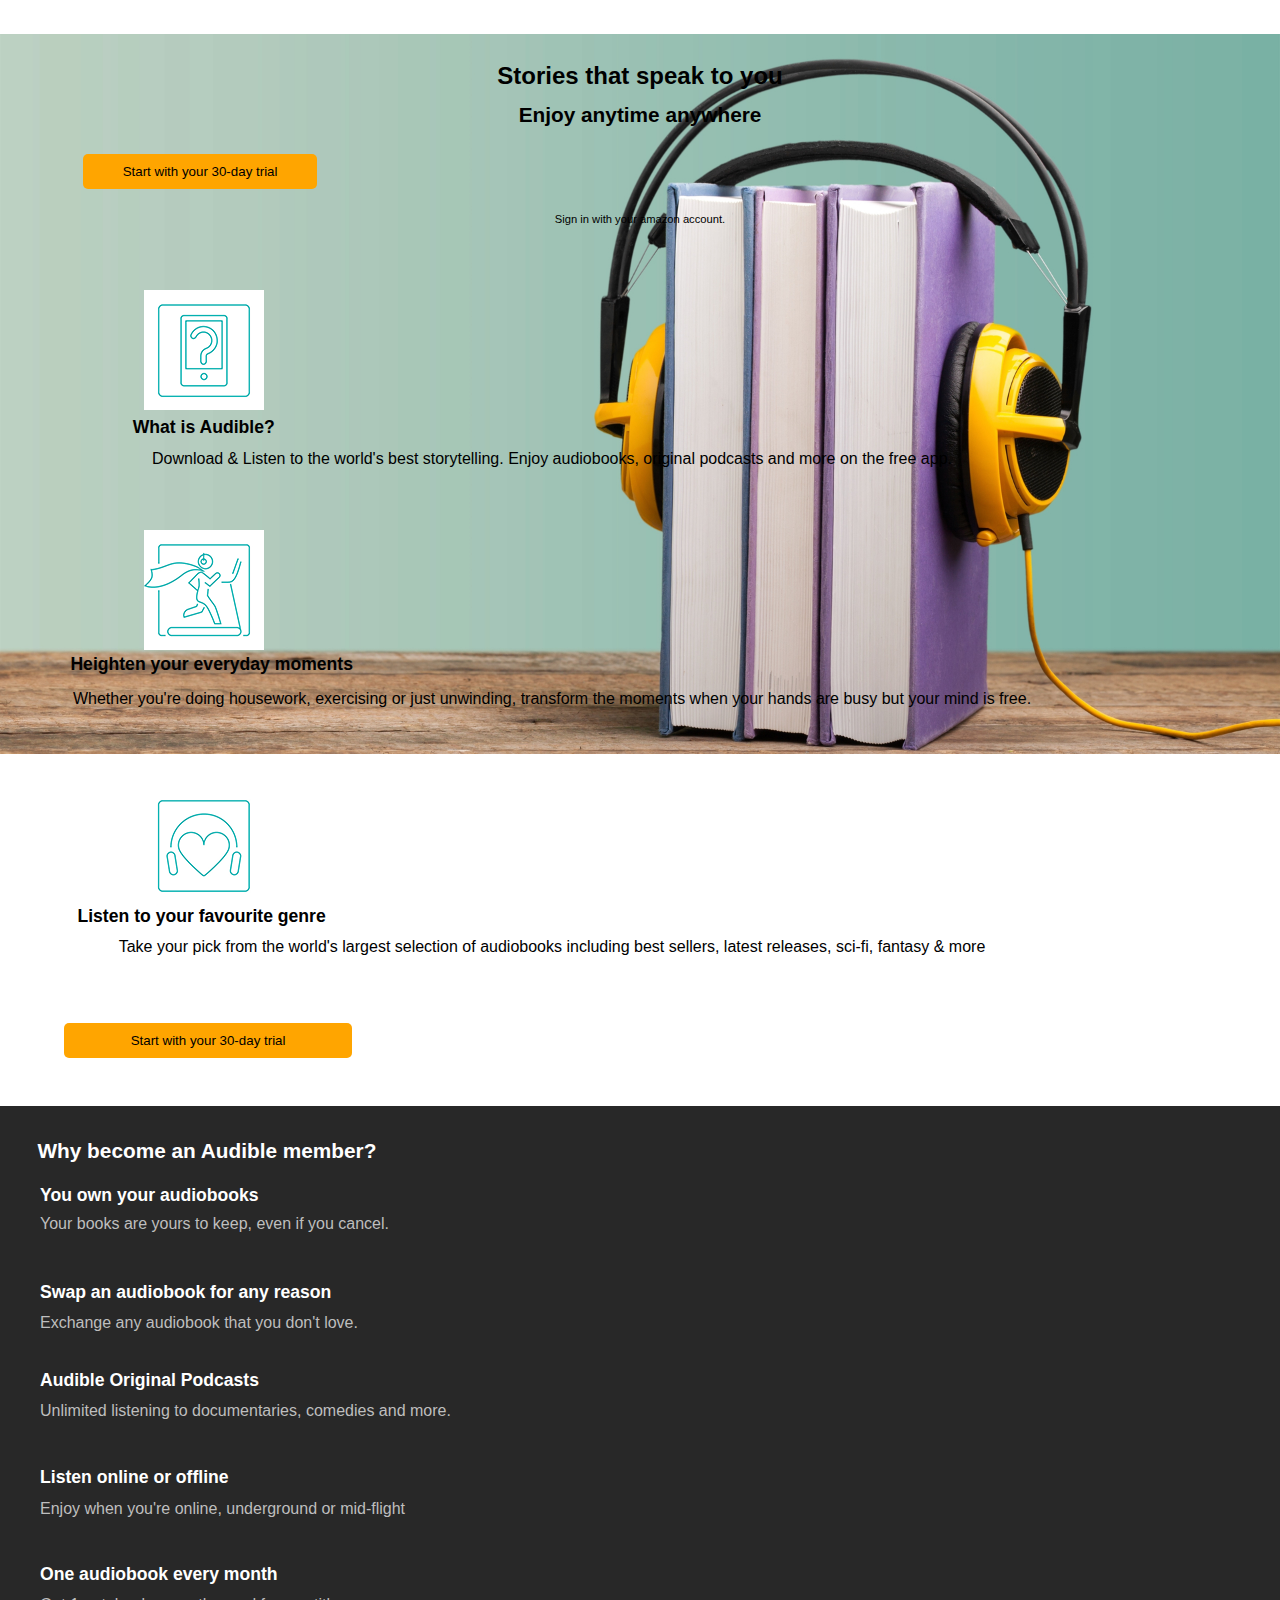
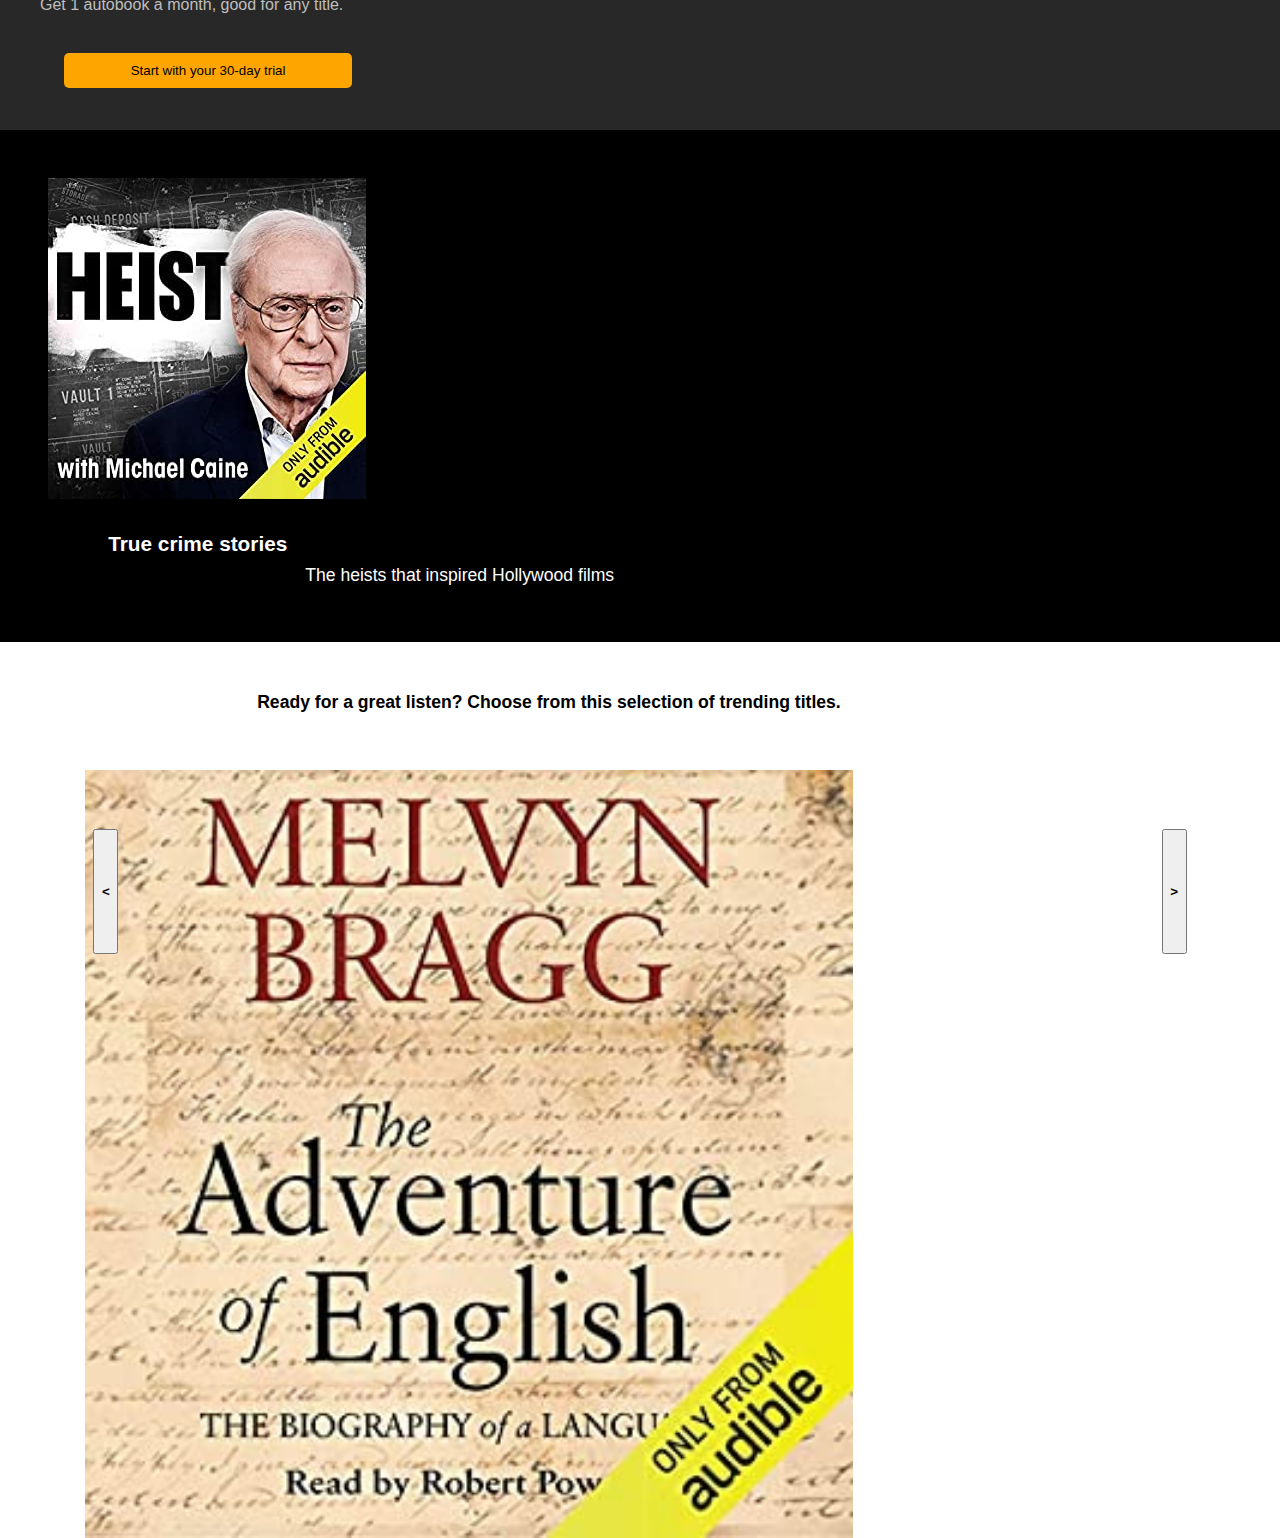
==== index.html @ f9444efc "Add files via upload" ====
<!doctype html>
<html lang="nl">
	
<head>
	<meta charset="UTF-8">
	<meta name="author" content="jouw naam">
	<meta name="viewport" content="width=device-width, initial-scale=1">
	
	<title>Audible</title>
	
	<link href="styles/style.css" rel="stylesheet">
</head>
<header>
	<img class="menu" src="">
</header>
<main>
	<section>
	<img src="images/begin.jpg" class= "begin">
		<h1>Stories that speak to you</h1>
		<h2>Enjoy anytime anywhere</h2>
		<button class="trial">Start with your 30-day trial</button>
		<p>Sign in with your amazon account.</p>
	</section>

	<section>
		<ul>
			<li id="what">
				<img src="images/what.png">
		<h3>What is Audible?</h3>
		<p>Download & Listen to the world's best storytelling. Enjoy audiobooks, original podcasts and more on the free app.</p>
			</li>
			<li id="height">
				<img src="images/height.png">
		<h3>Heighten your everyday moments</h3>
		<p>Whether you're doing housework, exercising or just unwinding, transform the moments when your hands are busy but your mind is free.</p>
			</li>
			<li id="favourite">
				<img src="images/favourite.png">
		<h3>Listen to your favourite genre</h3>
		<p>Take your pick from the world's largest selection of audiobooks including best sellers, latest releases, sci-fi, fantasy & more</p>
			</li>
		</ul>
		<button class="trial">Start with your 30-day trial</button>
	</section>

	<section>
		<h2>Why become an Audible member?</h2>
		<ul>
			<li id="own">
				<h3>You own your audiobooks</h3>
				<p>Your books are yours to keep, even if you cancel.</p>
			</li>
			
			<li id="swap">
				<h3>Swap an audiobook for any reason</h3>
				<p>Exchange any audiobook that you don't love.</p>
			</li>


			<li id="podcasts">
				<h3>Audible Original Podcasts</h3>
				<p>Unlimited listening to documentaries, comedies and more.</p>
			</li>

			<li id="online">
				<h3>Listen online or offline</h3>
				<p>Enjoy when you're online, underground or mid-flight</p>
			</li>
			<li id="month">
				<h3>One audiobook every month</h3>
				<p>Get 1 autobook a month, good for any title.</p>
			</li>
		</ul>
		<button class="trial">Start with your 30-day trial</button>
	</section>

	<section>
		<img src="images/heist.jpg">
		<h2>True crime stories</h2>
		<h3>The heists that inspired Hollywood films</h3>
	</section>

	<section>
		<h3>Ready for a great listen? Choose from this selection of trending titles.</h3>
		<img src="images/book1.jpg">
		<button id="left"><</button>
		<button id="right">></button>
	</section> 


</main>
<body>
	<script src="scripts/script.js"></script>
</body>
	
</html>
---- styles/style.css ----
/* CSS Document */
*, *::after, *::before {
  box-sizing:border-box;  
}

body {
	margin:0;
	padding:0;
	font-family: helvetica;
}

/*tekst---------------------------------------*/
h1 {
	font-size:1.5em;
	color:black;
}

h2 {
	font-size:1.3em;
	color:black;
}

h3 {
	font-size:1.1em;
	font-weight: bold;
}

.price {
	font-size:1em;
	color:black;
}

/*section---------------------------------------*/
section:nth-of-type(1) {
position: relative;
}

section:nth-of-type(1) img {
width:100%;
position: absolute;
}

section:nth-of-type(1) h1 {
position: absolute;
top:0.5em;
text-align:center;
left: 1em;
right: 1em;
}

section:nth-of-type(1) h2 {
position: absolute;
top:2.5em;
text-align:center;
left: 1em;
right: 1em;
}

section:nth-of-type(1) button {
position: absolute;
left:6.2em;
top:9em;
background-color:orange;
padding:0.75em 3em;
border:0px;
border-radius: 5px;
}

section:nth-of-type(1) p {
position: absolute;
top:15em;
text-align: center;
left: 1em;
right: 1em;
font-size:0.7em;
}

section:nth-of-type(2) {
position: relative;
top:16em;
}

section:nth-of-type(2) ul {
list-style: none;
}

section:nth-of-type(2) h3 {
text-align: center;
position: absolute;
left:2.4em;
}

#what img {
	position: absolute;
	left:9em;
}

#what h3 {
	position: absolute;
	top: 6.2em;
	text-align: center;
	left: 7.54em;
}

#what p {
	position: absolute;
	top:9em;
	text-align: center;
	left: 2.5em;
}

#height img {
	position: absolute;
	left:9em;
	top:15em;
}

#height h3 {
	position: absolute;
	top: 19.7em;
	text-align: center;
	left: 4em;
}

#height p {
	position: absolute;
	top:24em;
	text-align: center;
	left: 2.5em;
}

#favourite img {
	position: absolute;
	left:9em;
	top:31em;
}

#favourite h3 {
	position: absolute;
	top: 34em;
	text-align: center;
	left: 4.4em;
}

#favourite p {
	position: absolute;
	top:39.5em;
	text-align: center;
	left: 2.5em;
}


section:nth-of-type(2) p {
width: 80%;
}

section:nth-of-type(2) button {
position: absolute;
left:4.8em;
top:55em;
background-color:orange;
padding:0.75em 5em;
border:0px;
border-radius: 5px;
}

section:nth-of-type(3) h2  {
color: white;
position: absolute;
left: 1.8em;
}

section:nth-of-type(3)  {
position: relative;
top:67em;
background-color: #282828;
padding-top: 1em;
padding-bottom: 37em;
}

section:nth-of-type(3) h3  {
color:white;
}

section:nth-of-type(3) p  {
color: #BEBEBE;
}

section:nth-of-type(3) li  {
list-style-type: none;
}

#own h3 {
	position: absolute;
	top:3.5em;
}

#own p {
	position: absolute;
	top:5.8em;
	width: 80%;
}

#swap h3 {
	position: absolute;
	top:9em;
}

#swap p {
	position: absolute;
	top:12em;
	width: 80%;
}

#podcasts h3 {
	position: absolute;
	top:14em;
}

#podcasts p {
	position: absolute;
	top:17.5em;
	width: 80%;
}

#online h3 {
	position: absolute;
	top:19.5em;
}

#online p {
	position: absolute;
	top:23.6em;
	width: 80%;
}

#month h3 {
	position: absolute;
	top:25em;
}

#month p {
	position: absolute;
	top:29.6em;
	width: 80%;
}

section:nth-of-type(3) button {
position: absolute;
left:4.8em;
top:41em;
background-color:orange;
padding:0.75em 5em;
border:0px;
border-radius: 5px;
}

section:nth-of-type(4)  {
position: relative;
top:67em;
background-color: black;
padding-top:2em;
padding-bottom: 30em;
}

section:nth-of-type(4) h2 {
position: absolute;
color:white;
left: 5.2em;
top:18.5em;
}

section:nth-of-type(4) h3 {
position: absolute;
color:white;
left: 4.3em;
top:23.7em;
width:60%;
text-align: center;
font-weight: lighter;
}

section:nth-of-type(4) img {
position: absolute;
top:3em;
left:3em;
}

section:nth-of-type(5)  {
position: relative;
padding-top:2em;
padding-bottom: 30em;
top:67em;
}

section:nth-of-type(5) h3 {
position:absolute;
left:2.1em;
width:80%;
text-align: center;
}

section:nth-of-type(5) img {
position: absolute;
top:8em;
left:5.30em;
width: 60%;
}

#left {
	position: absolute;
padding:4em 0.5em;
top:14em;
left:7em;
font-weight: bold;
}

#right {
	position: absolute;
padding:4em 0.5em;
top:14em;
right:7em;
font-weight: bold;
}
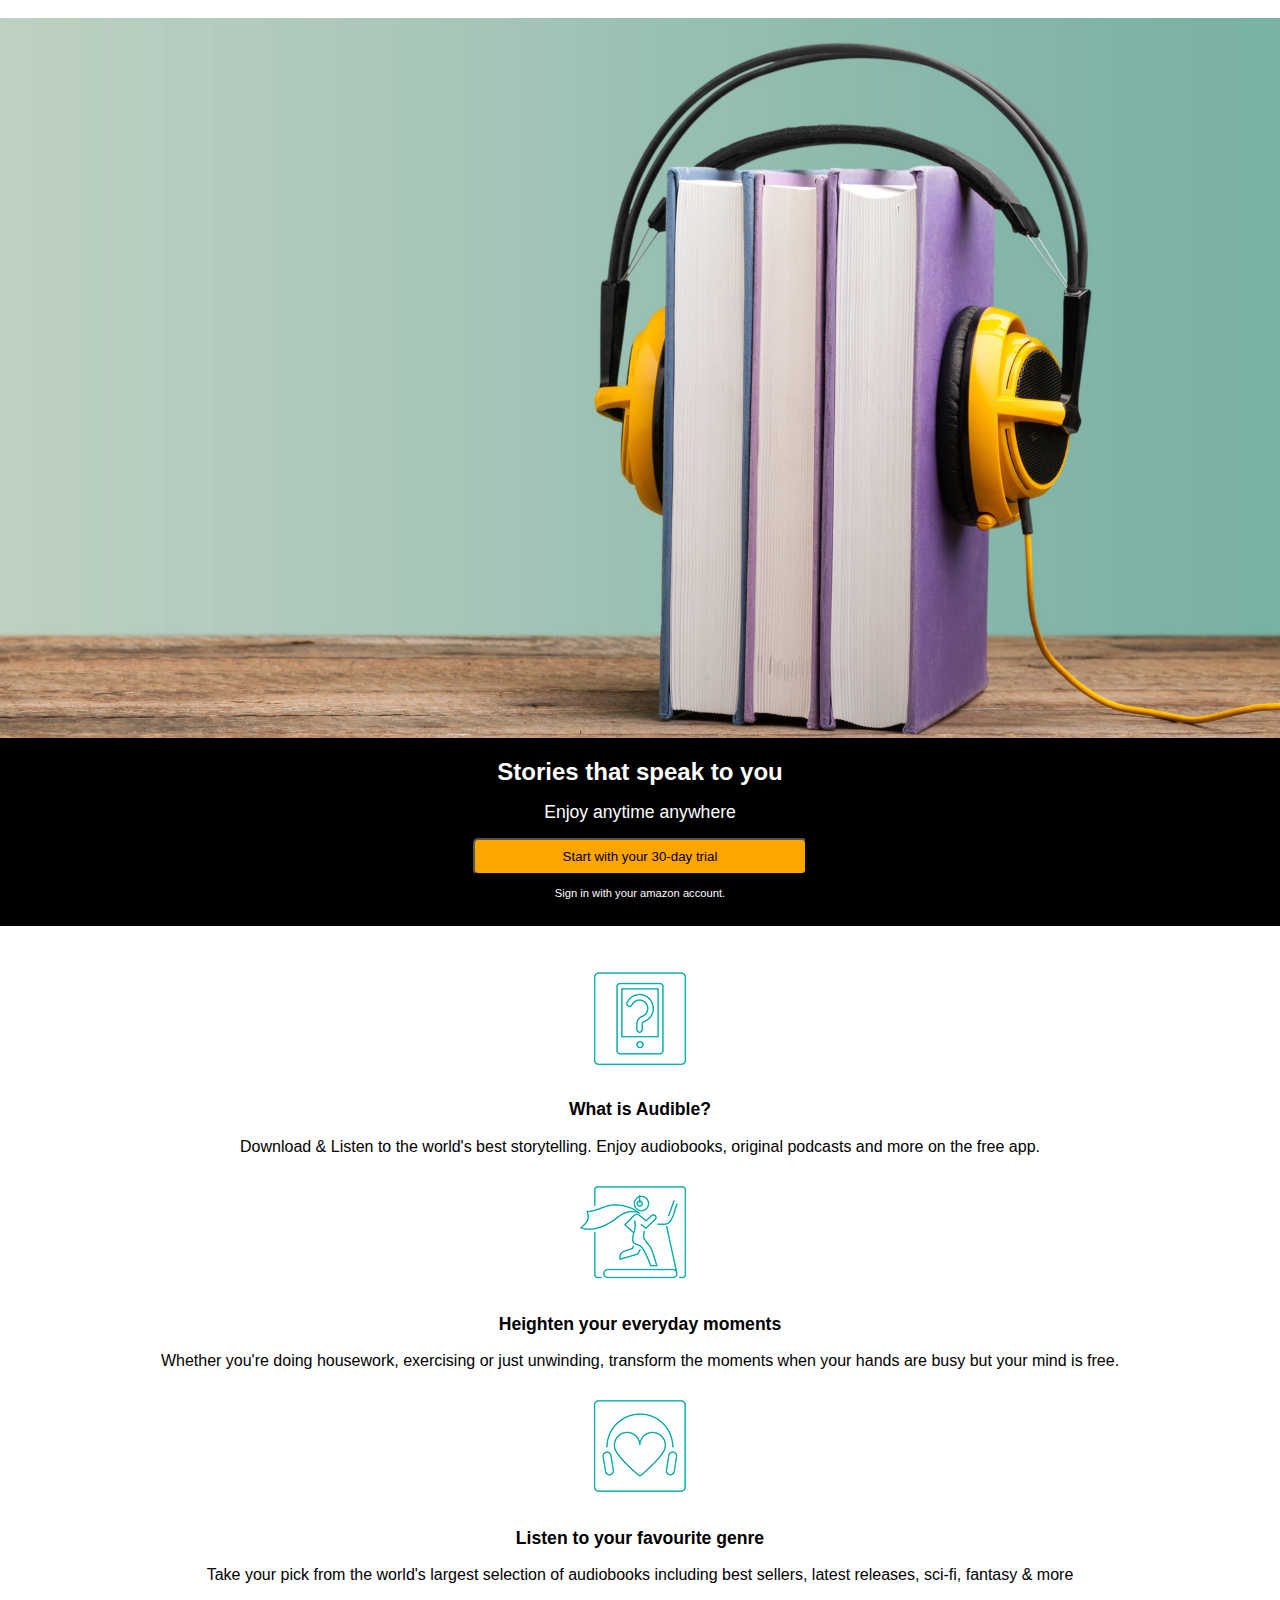
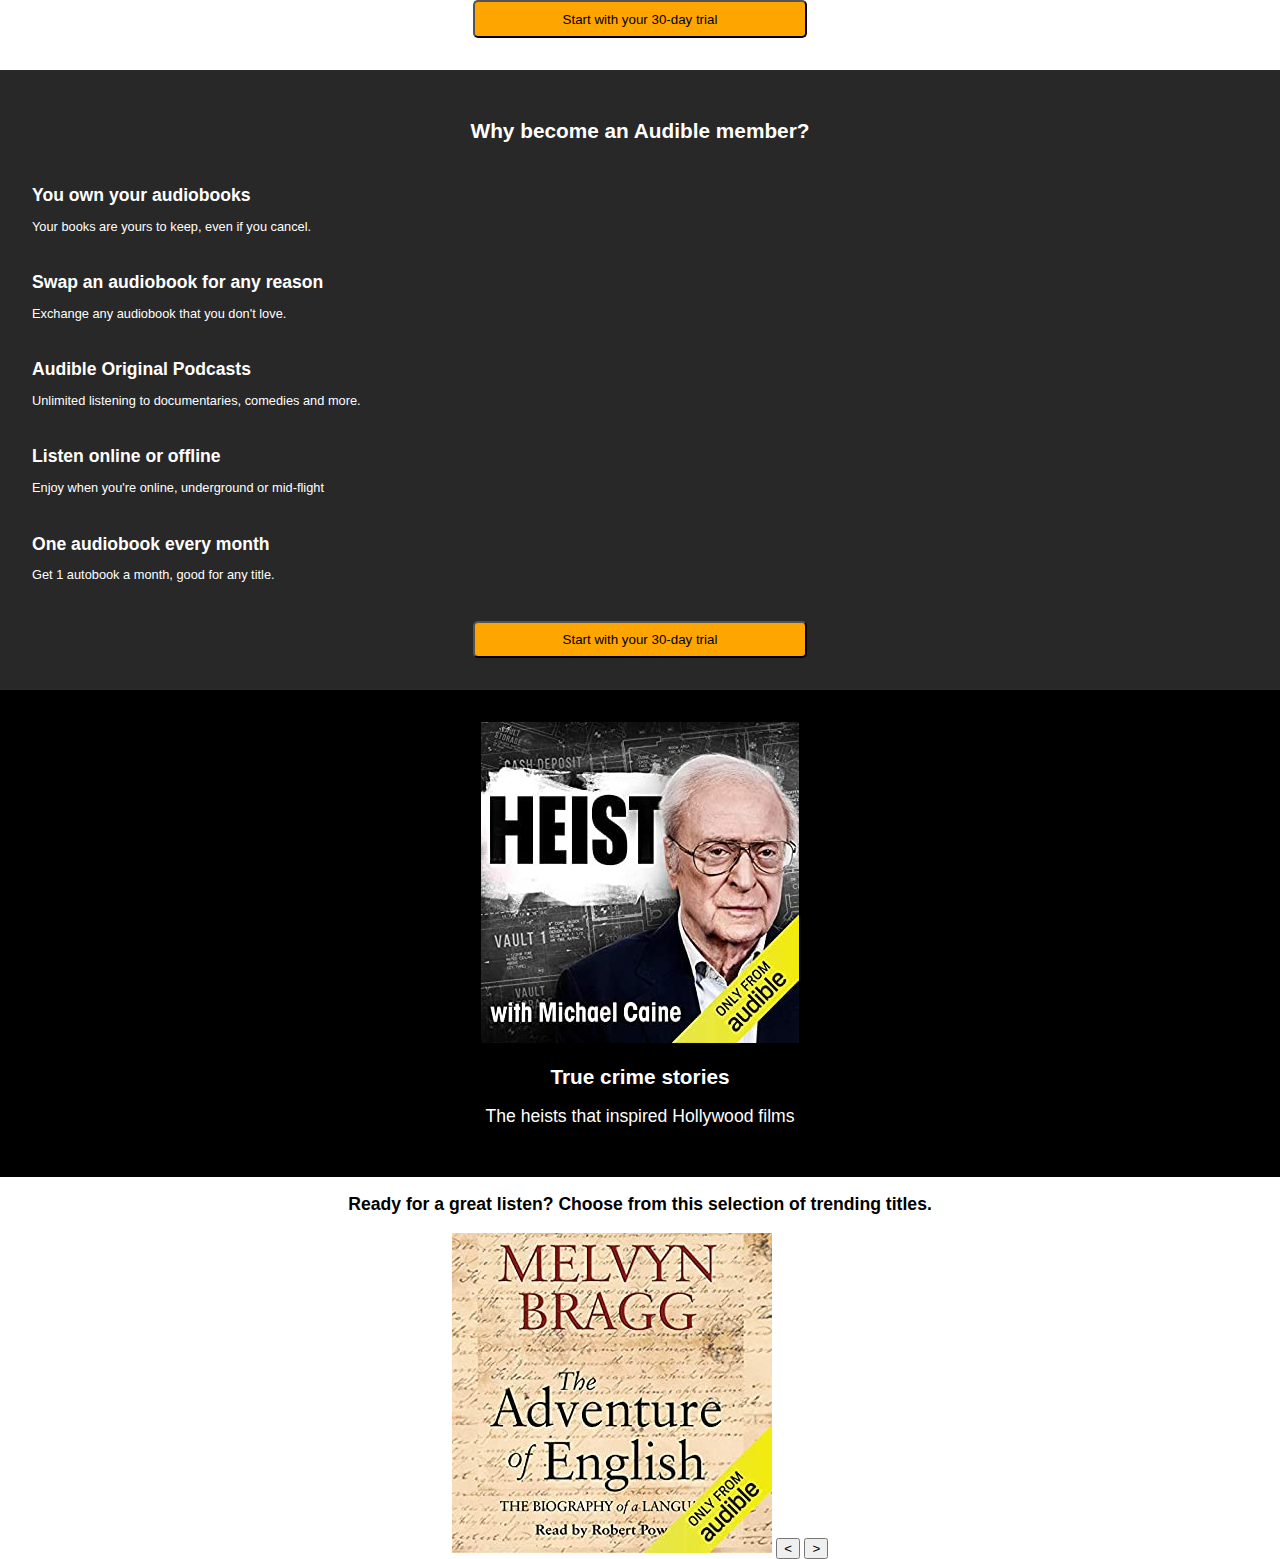
==== commit 62bc14ff: "Add files via upload" ====
--- a/index.html
+++ b/index.html
@@ -22,57 +22,54 @@
 		<p>Sign in with your amazon account.</p>
 	</section>
 
+
 	<section>
-		<ul>
-			<li id="what">
+		<div>
 				<img src="images/what.png">
 		<h3>What is Audible?</h3>
 		<p>Download & Listen to the world's best storytelling. Enjoy audiobooks, original podcasts and more on the free app.</p>
-			</li>
-			<li id="height">
+			</div>
+
+		<div>
 				<img src="images/height.png">
 		<h3>Heighten your everyday moments</h3>
 		<p>Whether you're doing housework, exercising or just unwinding, transform the moments when your hands are busy but your mind is free.</p>
-			</li>
-			<li id="favourite">
+		</div>
+		<div>
 				<img src="images/favourite.png">
 		<h3>Listen to your favourite genre</h3>
 		<p>Take your pick from the world's largest selection of audiobooks including best sellers, latest releases, sci-fi, fantasy & more</p>
-			</li>
-		</ul>
+			</div>
 		<button class="trial">Start with your 30-day trial</button>
 	</section>
 
+
+
 	<section>
 		<h2>Why become an Audible member?</h2>
-		<ul>
-			<li id="own">
-				<h3>You own your audiobooks</h3>
+		<div>
+			<h3>You own your audiobooks</h3>
 				<p>Your books are yours to keep, even if you cancel.</p>
-			</li>
-			
-			<li id="swap">
-				<h3>Swap an audiobook for any reason</h3>
+		</div>
+		<div>
+			<h3>Swap an audiobook for any reason</h3>
 				<p>Exchange any audiobook that you don't love.</p>
-			</li>
-
-
-			<li id="podcasts">
-				<h3>Audible Original Podcasts</h3>
+		</div>
+		<div>
+			<h3>Audible Original Podcasts</h3>
 				<p>Unlimited listening to documentaries, comedies and more.</p>
-			</li>
-
-			<li id="online">
-				<h3>Listen online or offline</h3>
+		</div>
+		<div>
+			<h3>Listen online or offline</h3>
 				<p>Enjoy when you're online, underground or mid-flight</p>
-			</li>
-			<li id="month">
-				<h3>One audiobook every month</h3>
+		</div>
+		<div>
+			<h3>One audiobook every month</h3>
 				<p>Get 1 autobook a month, good for any title.</p>
-			</li>
-		</ul>
+		</div>
 		<button class="trial">Start with your 30-day trial</button>
 	</section>
+
 
 	<section>
 		<img src="images/heist.jpg">
--- a/styles/style.css
+++ b/styles/style.css
@@ -32,296 +32,143 @@
 
 /*section---------------------------------------*/
 section:nth-of-type(1) {
-position: relative;
+	margin: auto;
+	background-color:black;
+	padding-bottom: 1em;
+}
+
+section:nth-of-type(1) h1, h2, p {
+	text-align: center;
+	color:white;
+}
+
+section:nth-of-type(1) h2 {
+	font-weight: normal;
+	font-size:1.1em;
+	text-align: center;
+}
+
+section:nth-of-type(1) p {
+	font-size:0.7em;
 }
 
 section:nth-of-type(1) img {
-width:100%;
-position: absolute;
+	width: 100%;
 }
 
-section:nth-of-type(1) h1 {
-position: absolute;
-top:0.5em;
-text-align:center;
-left: 1em;
-right: 1em;
-}
-
-section:nth-of-type(1) h2 {
-position: absolute;
-top:2.5em;
-text-align:center;
-left: 1em;
-right: 1em;
-}
-
-section:nth-of-type(1) button {
-position: absolute;
-left:6.2em;
-top:9em;
+section:nth-of-type(1) button{
+width: 25em;
 background-color:orange;
-padding:0.75em 3em;
-border:0px;
+padding:0.7em 0;
 border-radius: 5px;
-}
-
-section:nth-of-type(1) p {
-position: absolute;
-top:15em;
-text-align: center;
-left: 1em;
-right: 1em;
-font-size:0.7em;
-}
-
-section:nth-of-type(2) {
-position: relative;
-top:16em;
-}
-
-section:nth-of-type(2) ul {
-list-style: none;
-}
-
-section:nth-of-type(2) h3 {
-text-align: center;
-position: absolute;
-left:2.4em;
-}
-
-#what img {
-	position: absolute;
-	left:9em;
-}
-
-#what h3 {
-	position: absolute;
-	top: 6.2em;
-	text-align: center;
-	left: 7.54em;
-}
-
-#what p {
-	position: absolute;
-	top:9em;
-	text-align: center;
-	left: 2.5em;
-}
-
-#height img {
-	position: absolute;
-	left:9em;
-	top:15em;
-}
-
-#height h3 {
-	position: absolute;
-	top: 19.7em;
-	text-align: center;
-	left: 4em;
-}
-
-#height p {
-	position: absolute;
-	top:24em;
-	text-align: center;
-	left: 2.5em;
-}
-
-#favourite img {
-	position: absolute;
-	left:9em;
-	top:31em;
-}
-
-#favourite h3 {
-	position: absolute;
-	top: 34em;
-	text-align: center;
-	left: 4.4em;
-}
-
-#favourite p {
-	position: absolute;
-	top:39.5em;
-	text-align: center;
-	left: 2.5em;
+margin: auto;
+display: block;
 }
 
 
-section:nth-of-type(2) p {
+section:nth-of-type(2)  {
+margin: 2em 0;
+}
+
+section:nth-of-type(2) p{
+color:black;
+}
+
+section:nth-of-type(2) h3  {
+color:black;
+text-align: center;
+}
+
+section:nth-of-type(2) div  {
+
+text-align: center;
 width: 80%;
+margin: auto;
 }
 
 section:nth-of-type(2) button {
-position: absolute;
-left:4.8em;
-top:55em;
+width: 25em;
 background-color:orange;
-padding:0.75em 5em;
-border:0px;
+padding:0.7em 0;
 border-radius: 5px;
+margin: auto;
+display: block;
+}
+
+
+section:nth-of-type(3)  {
+background-color:#282828;
+padding:2em 0;
+}
+
+section:nth-of-type(3) p,h2,h3  {
+color:white;
 }
 
 section:nth-of-type(3) h2  {
-color: white;
-position: absolute;
-left: 1.8em;
-}
-
-section:nth-of-type(3)  {
-position: relative;
-top:67em;
-background-color: #282828;
-padding-top: 1em;
-padding-bottom: 37em;
+margin-bottom: 2em;
+text-align: center;
 }
 
 section:nth-of-type(3) h3  {
-color:white;
+margin: 0;
+}
+
+section:nth-of-type(3) div  {
+margin-left: 2em;
 }
 
 section:nth-of-type(3) p  {
-color: #BEBEBE;
-}
-
-section:nth-of-type(3) li  {
-list-style-type: none;
-}
-
-#own h3 {
-	position: absolute;
-	top:3.5em;
-}
-
-#own p {
-	position: absolute;
-	top:5.8em;
-	width: 80%;
-}
-
-#swap h3 {
-	position: absolute;
-	top:9em;
-}
-
-#swap p {
-	position: absolute;
-	top:12em;
-	width: 80%;
-}
-
-#podcasts h3 {
-	position: absolute;
-	top:14em;
-}
-
-#podcasts p {
-	position: absolute;
-	top:17.5em;
-	width: 80%;
-}
-
-#online h3 {
-	position: absolute;
-	top:19.5em;
-}
-
-#online p {
-	position: absolute;
-	top:23.6em;
-	width: 80%;
-}
-
-#month h3 {
-	position: absolute;
-	top:25em;
-}
-
-#month p {
-	position: absolute;
-	top:29.6em;
-	width: 80%;
+margin-bottom: 3em;
+text-align: left;
+font-size: 0.8em;
 }
 
 section:nth-of-type(3) button {
-position: absolute;
-left:4.8em;
-top:41em;
+width: 25em;
 background-color:orange;
-padding:0.75em 5em;
-border:0px;
+padding:0.7em 0;
 border-radius: 5px;
+margin: auto;
+display: block;
 }
 
-section:nth-of-type(4)  {
-position: relative;
-top:67em;
-background-color: black;
-padding-top:2em;
-padding-bottom: 30em;
+
+section:nth-of-type(4) {
+background-color:black;
+text-align: center;
+padding: 2em 0;
 }
 
 section:nth-of-type(4) h2 {
-position: absolute;
 color:white;
-left: 5.2em;
-top:18.5em;
+text-align: center;
 }
 
 section:nth-of-type(4) h3 {
-position: absolute;
-color:white;
-left: 4.3em;
-top:23.7em;
-width:60%;
-text-align: center;
 font-weight: lighter;
 }
 
-section:nth-of-type(4) img {
-position: absolute;
-top:3em;
-left:3em;
-}
+section:nth-of-type(5)  {
+text-align: center;
 
-section:nth-of-type(5)  {
-position: relative;
-padding-top:2em;
-padding-bottom: 30em;
-top:67em;
 }
 
 section:nth-of-type(5) h3 {
-position:absolute;
-left:2.1em;
-width:80%;
-text-align: center;
+color: black;
 }
 
-section:nth-of-type(5) img {
-position: absolute;
-top:8em;
-left:5.30em;
-width: 60%;
-}
-
-#left {
-	position: absolute;
-padding:4em 0.5em;
-top:14em;
-left:7em;
-font-weight: bold;
-}
-
-#right {
-	position: absolute;
-padding:4em 0.5em;
-top:14em;
-right:7em;
-font-weight: bold;
+section:nth-of-type(5) h3 {
+color: black;
 }
 
 
 
+
+
+
+
+
+
+
+
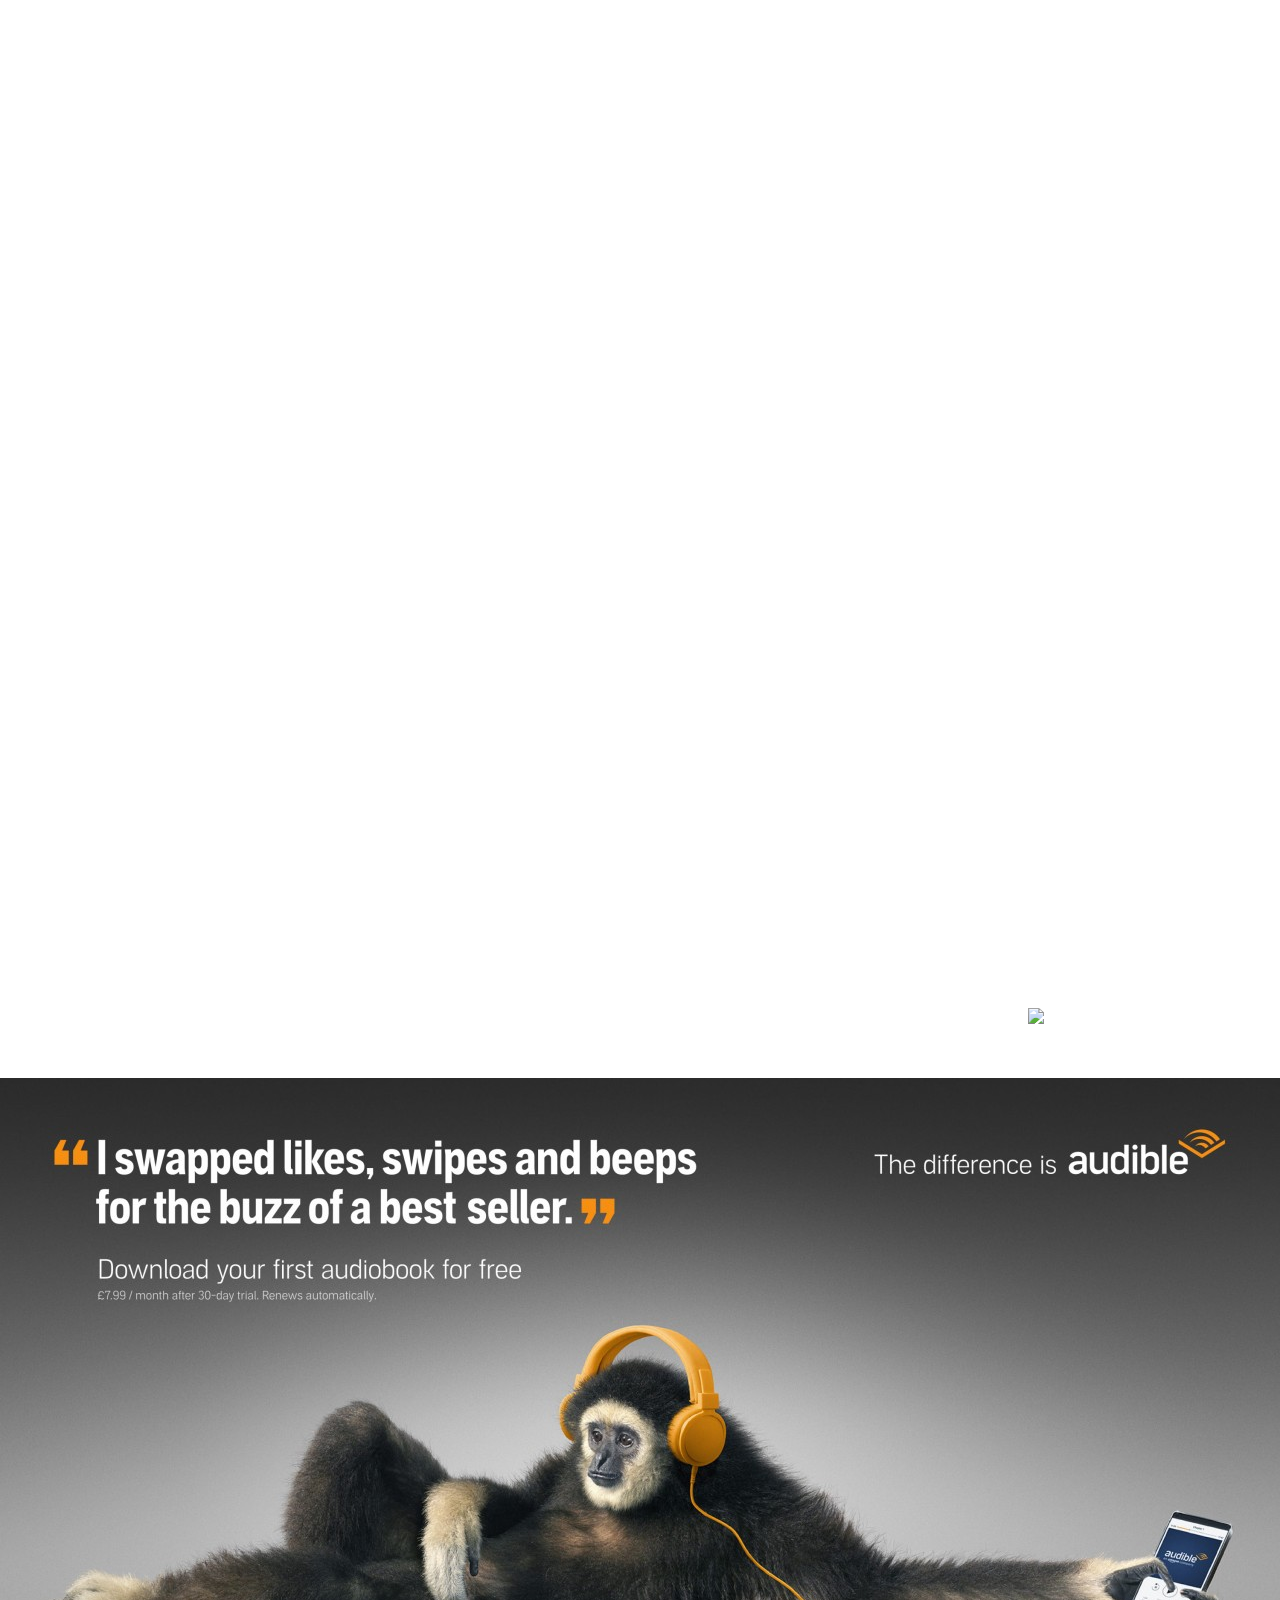
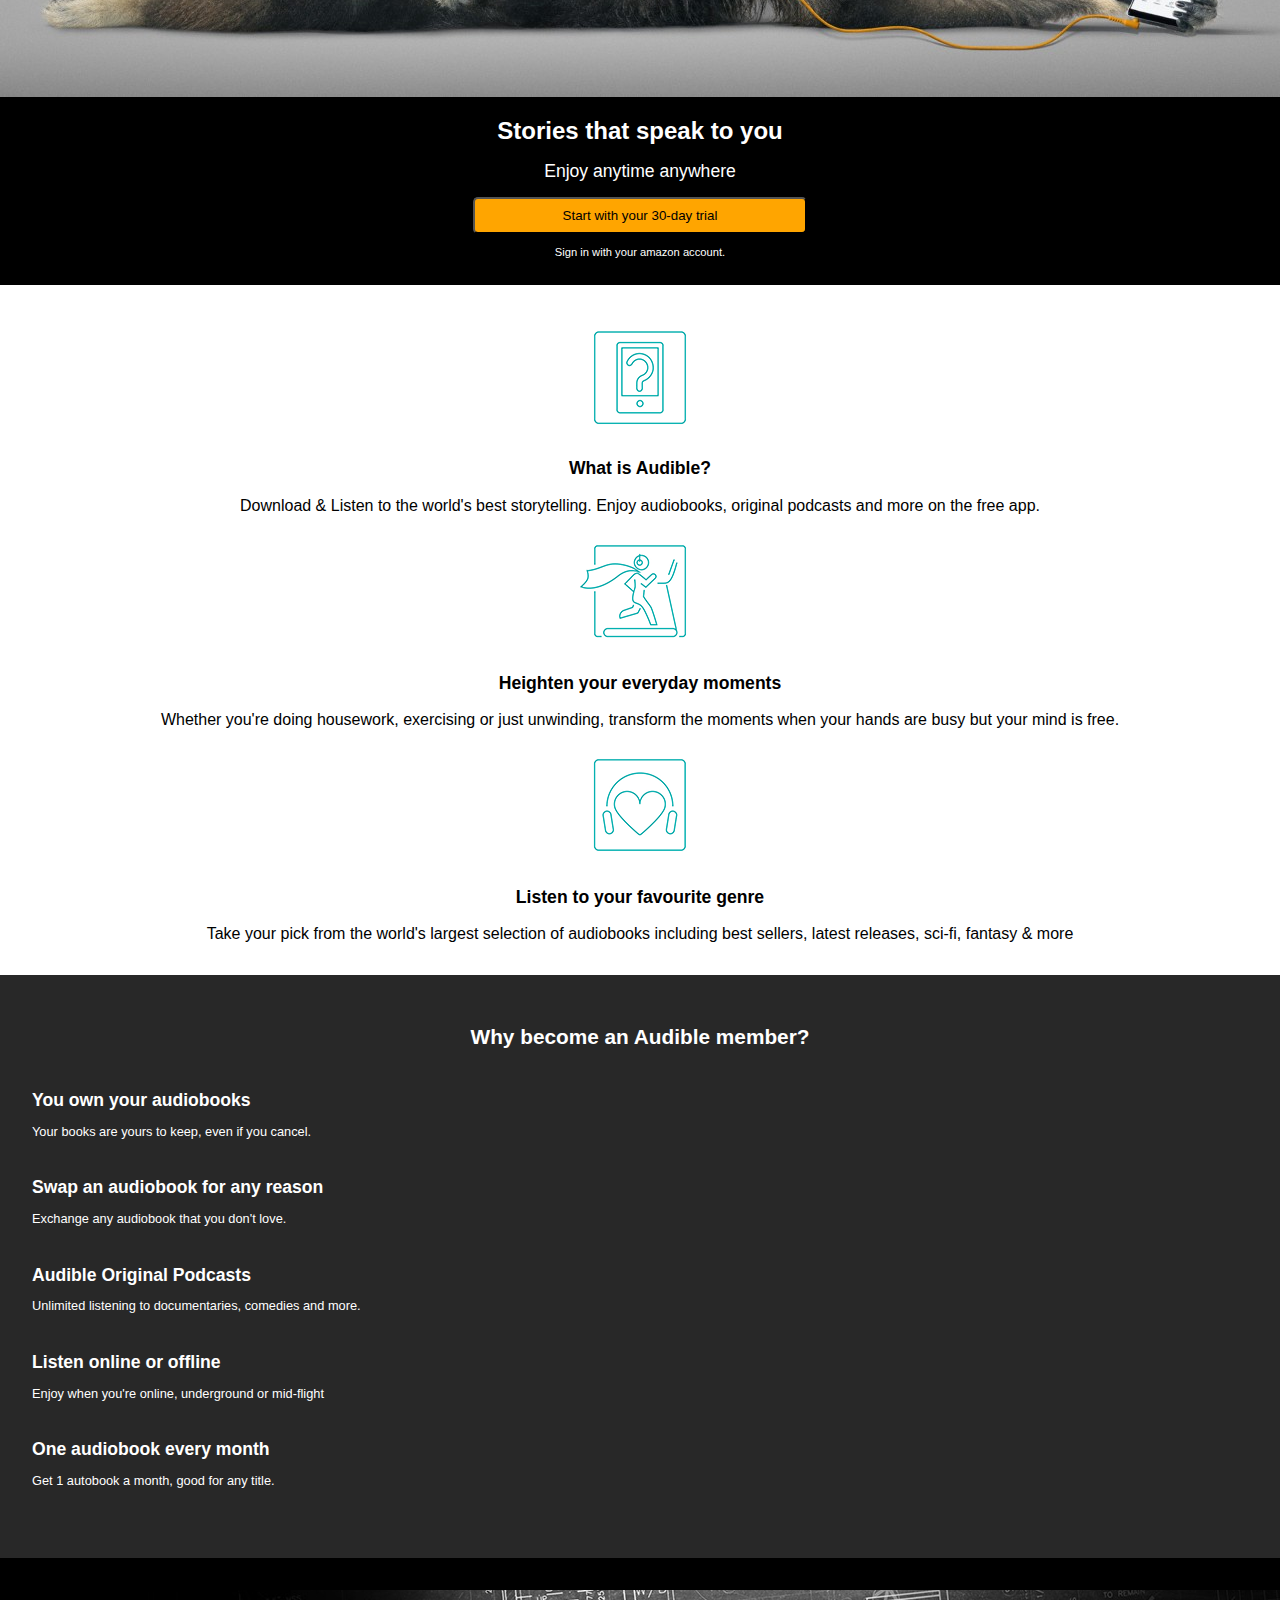
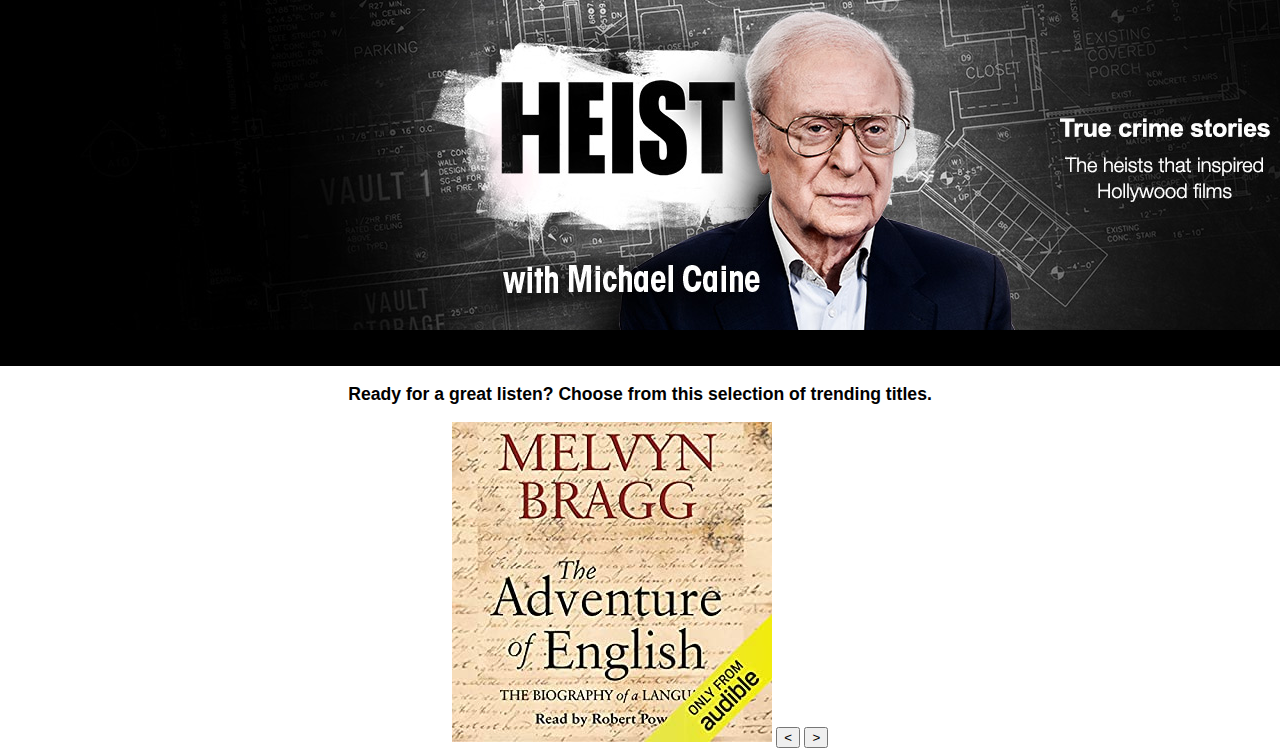
==== commit 26a66314: "Add files via upload" ====
--- a/index.html
+++ b/index.html
@@ -11,11 +11,14 @@
 	<link href="styles/style.css" rel="stylesheet">
 </head>
 <header>
-	<img class="menu" src="">
+
+	<img class="hamburger" src="images/hamburger.png">
+	<img class="logo" src="images/logo.png">
+	<p>a</p>
 </header>
 <main>
 	<section>
-	<img src="images/begin.jpg" class= "begin">
+	<img src="images/begin2.jpeg" class= "begin">
 		<h1>Stories that speak to you</h1>
 		<h2>Enjoy anytime anywhere</h2>
 		<button class="trial">Start with your 30-day trial</button>
@@ -40,7 +43,9 @@
 		<h3>Listen to your favourite genre</h3>
 		<p>Take your pick from the world's largest selection of audiobooks including best sellers, latest releases, sci-fi, fantasy & more</p>
 			</div>
+			<!--
 		<button class="trial">Start with your 30-day trial</button>
+	-->
 	</section>
 
 
@@ -67,14 +72,11 @@
 			<h3>One audiobook every month</h3>
 				<p>Get 1 autobook a month, good for any title.</p>
 		</div>
-		<button class="trial">Start with your 30-day trial</button>
 	</section>
 
 
 	<section>
-		<img src="images/heist.jpg">
-		<h2>True crime stories</h2>
-		<h3>The heists that inspired Hollywood films</h3>
+		<img src="images/heist3.png">
 	</section>
 
 	<section>
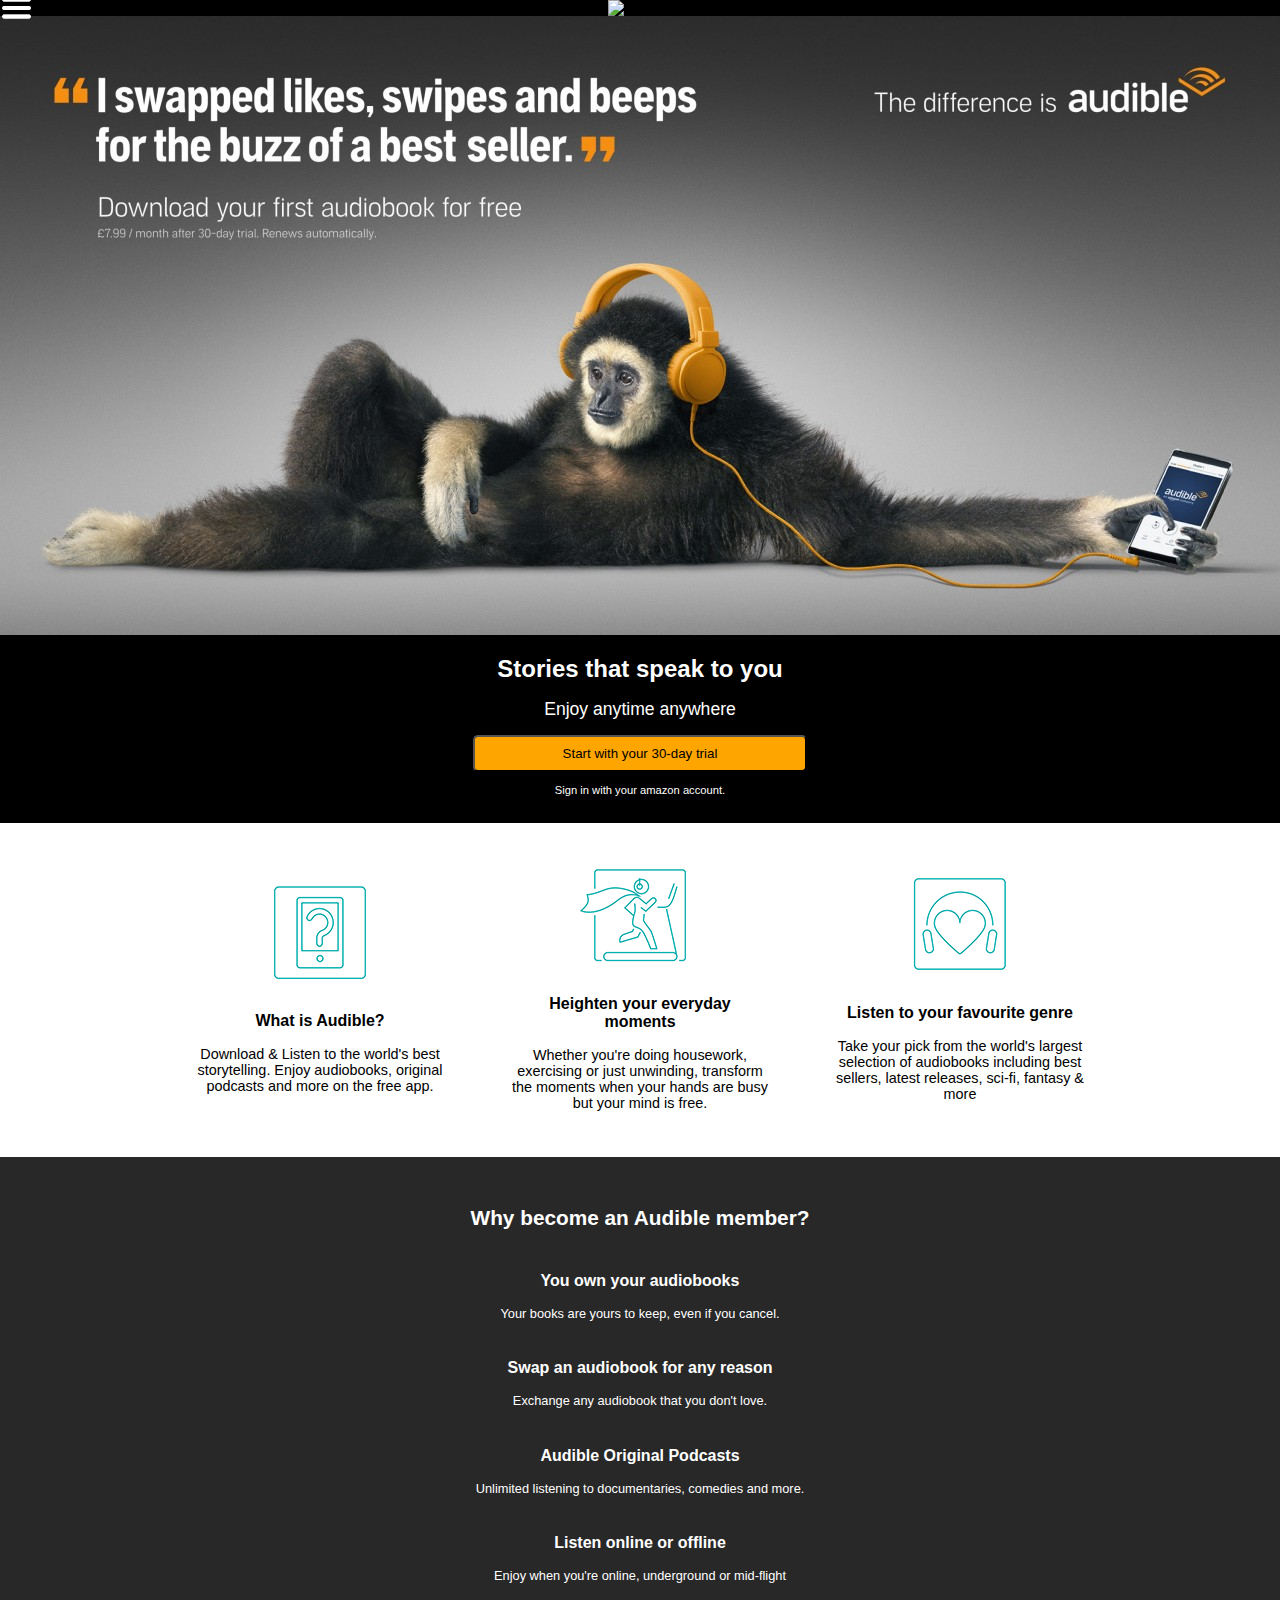
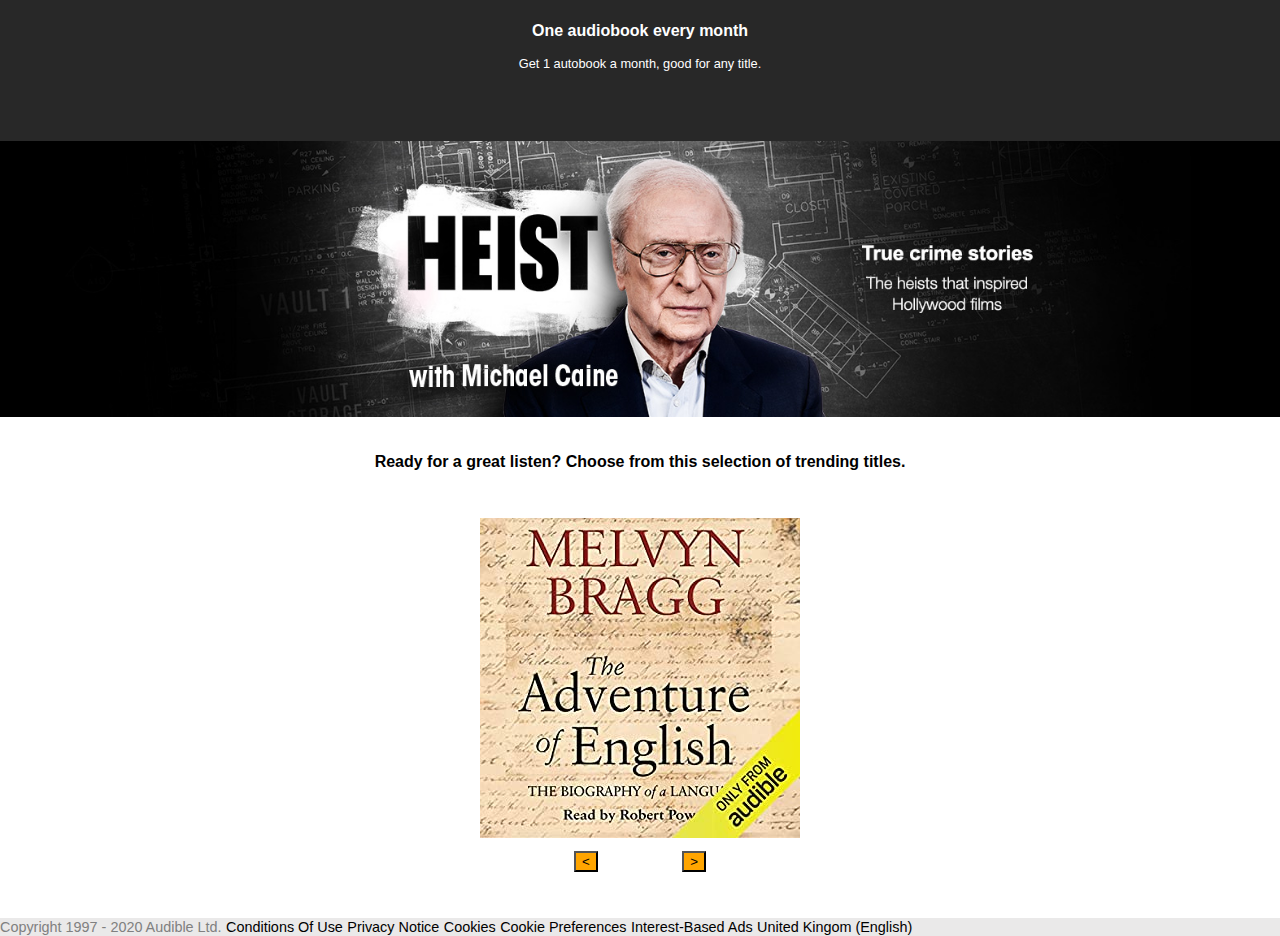
==== commit b0769bd3: "Add files via upload" ====
--- a/index.html
+++ b/index.html
@@ -11,10 +11,15 @@
 	<link href="styles/style.css" rel="stylesheet">
 </head>
 <header>
-
-	<img class="hamburger" src="images/hamburger.png">
+	<button class="hamburger"></button>
+	<nav class="navigation">
+		<ul>
+			<li><a href="#" class="lijst">Home</a></li>
+			<li><a href="#" class="lijst">Search</a></li>
+			<li><a href="#" class="lijst">Contact</a></li>
+		</ul>
+	</nav>
 	<img class="logo" src="images/logo.png">
-	<p>a</p>
 </header>
 <main>
 	<section>
@@ -24,7 +29,6 @@
 		<button class="trial">Start with your 30-day trial</button>
 		<p>Sign in with your amazon account.</p>
 	</section>
-
 
 	<section>
 		<div>
@@ -47,8 +51,6 @@
 		<button class="trial">Start with your 30-day trial</button>
 	-->
 	</section>
-
-
 
 	<section>
 		<h2>Why become an Audible member?</h2>
@@ -81,13 +83,22 @@
 
 	<section>
 		<h3>Ready for a great listen? Choose from this selection of trending titles.</h3>
-		<img src="images/book1.jpg">
+		<p><span id='huidigeFotoNr'>huidig</span>/<span id='laatsteFotoNr'>aantal</span></p>
+		<img src="images/book1.jpg" id='fotoboek'>
 		<button id="left"><</button>
 		<button id="right">></button>
 	</section> 
+</main>
 
-
-</main>
+<footer>
+<p>Copyright 1997 - 2020 Audible Ltd.</p>
+<p><a href="#">Conditions Of Use</a></p>
+<p><a href="#">Privacy Notice</a></p>
+<p><a href="#">Cookies</a></p>
+<p><a href="#">Cookie Preferences</a></p>
+<p><a href="#">Interest-Based Ads</a></p>
+<p><a href="#">United Kingom (English)</a></p>
+</footer>
 <body>
 	<script src="scripts/script.js"></script>
 </body>
--- a/styles/style.css
+++ b/styles/style.css
@@ -21,14 +21,79 @@
 }
 
 h3 {
-	font-size:1.1em;
+	font-size:1em;
 	font-weight: bold;
 }
 
-.price {
-	font-size:1em;
-	color:black;
-}
+p {
+	font-size:0.9em;
+}
+
+.hamburger {
+	position: absolute;
+	width: 2.5em;
+	height:2.5em;
+	background-color:red;
+	border:none;
+	background: url(../images/hamburger.png);
+	background-size:100%;
+}
+
+.kruisje {
+position: absolute;
+	width: 2.5em;
+	height:2.5em;
+	background-color:red;
+	border:none;
+	background: url(../images/kruis.png);
+	background-size:100%;
+}
+
+.toonnav {
+	transform: translateX(0);
+	transition:transform 0.2s ease;
+}
+
+.navigation {
+height: 100vh;
+position: absolute;
+background-color: #282828;
+width: 100vw;
+overflow: hidden;
+transform: translateX(-100%);
+transition: transform 0.2s ease;
+top: 0;
+left: 0;
+}
+
+header {
+	background-color:black;
+display: grid;
+align-items: center;
+justify-content: space-around;
+}
+
+img.hamburger {
+	width: 1.7em;
+}
+
+img.logo {
+	width:4em;
+}
+
+header p{
+color: black;
+}
+
+header a{
+	text-decoration: none;
+}
+
+header ul {
+		list-style-type: none;
+
+}
+
 
 /*section---------------------------------------*/
 section:nth-of-type(1) {
@@ -53,7 +118,7 @@
 }
 
 section:nth-of-type(1) img {
-	width: 100%;
+	width: 100vw;
 }
 
 section:nth-of-type(1) button{
@@ -77,24 +142,14 @@
 section:nth-of-type(2) h3  {
 color:black;
 text-align: center;
+
 }
 
 section:nth-of-type(2) div  {
-
 text-align: center;
 width: 80%;
 margin: auto;
 }
-
-section:nth-of-type(2) button {
-width: 25em;
-background-color:orange;
-padding:0.7em 0;
-border-radius: 5px;
-margin: auto;
-display: block;
-}
-
 
 section:nth-of-type(3)  {
 background-color:#282828;
@@ -110,65 +165,114 @@
 text-align: center;
 }
 
-section:nth-of-type(3) h3  {
-margin: 0;
-}
-
 section:nth-of-type(3) div  {
-margin-left: 2em;
+text-align: center;
 }
 
 section:nth-of-type(3) p  {
-margin-bottom: 3em;
-text-align: left;
-font-size: 0.8em;
-}
-
-section:nth-of-type(3) button {
-width: 25em;
-background-color:orange;
-padding:0.7em 0;
-border-radius: 5px;
-margin: auto;
-display: block;
-}
-
-
-section:nth-of-type(4) {
-background-color:black;
-text-align: center;
-padding: 2em 0;
-}
-
-section:nth-of-type(4) h2 {
-color:white;
-text-align: center;
-}
-
-section:nth-of-type(4) h3 {
-font-weight: lighter;
+margin-bottom: 3em;font-size: 0.8em;
+}
+
+section:nth-of-type(4) img {
+	width: 100vw;
+
 }
 
 section:nth-of-type(5)  {
 text-align: center;
-
+margin-top:2em;
 }
 
 section:nth-of-type(5) h3 {
 color: black;
 }
 
-section:nth-of-type(5) h3 {
+section:nth-of-type(5) img {
+max-width: 40vw;
+display: block;
+margin:auto;
+
+}
+
+section:nth-of-type(5) button {
+margin:1em 3em 1em 3em;
+background-color:orange;
+}
+
+footer {
+	background-color:#eae9e9;
+	margin-top: 2em;
+}
+
+footer p{
+	color:black;
+	text-align: left;
+	display: inline;
+
+}
+
+footer p:first-child {
+	color:grey;
+}
+
+footer a {
 color: black;
-}
-
-
-
-
-
-
-
-
-
-
-
+text-decoration: none;
+}
+
+
+
+/*  ------ media --- */
+
+@media (min-width: 45em) {
+	header {
+}
+
+section:nth-of-type(2)  {
+display:grid;
+  grid-template-columns:1fr 1fr 1fr;
+}
+
+section:nth-of-type(2) img {
+	margin:auto;
+}
+
+section:nth-of-type(5) img {
+max-width: 35vw;
+}
+
+
+/*  ------ media --- */
+
+@media (min-width: 55em) {
+header {
+
+}
+
+section:nth-of-type(1) img{
+
+}
+
+
+section:nth-of-type(2){
+	max-width: 60em;
+	margin:auto;
+	margin-bottom: 2em;
+	margin-top:2em;
+}
+
+
+section:nth-of-type(4) img{
+	max-height: 50vh;
+}
+
+
+
+
+
+
+
+
+
+
+
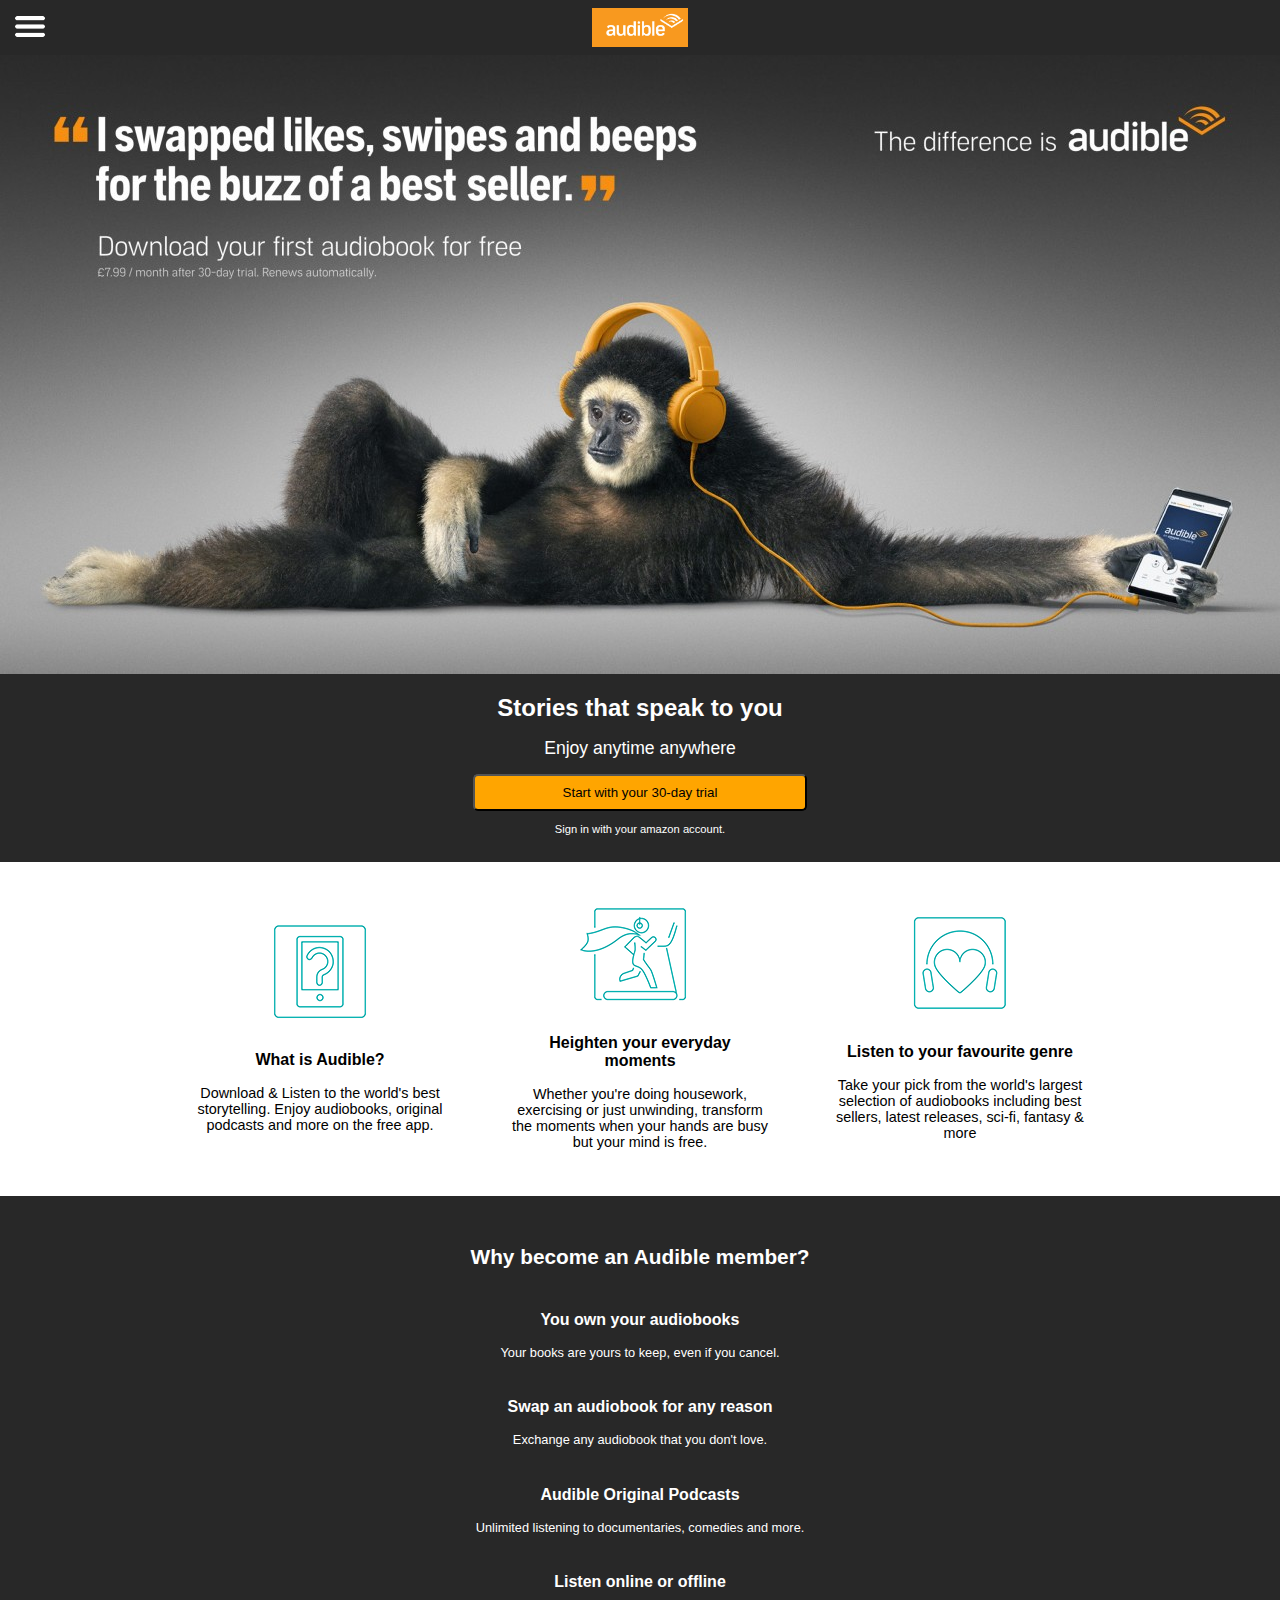
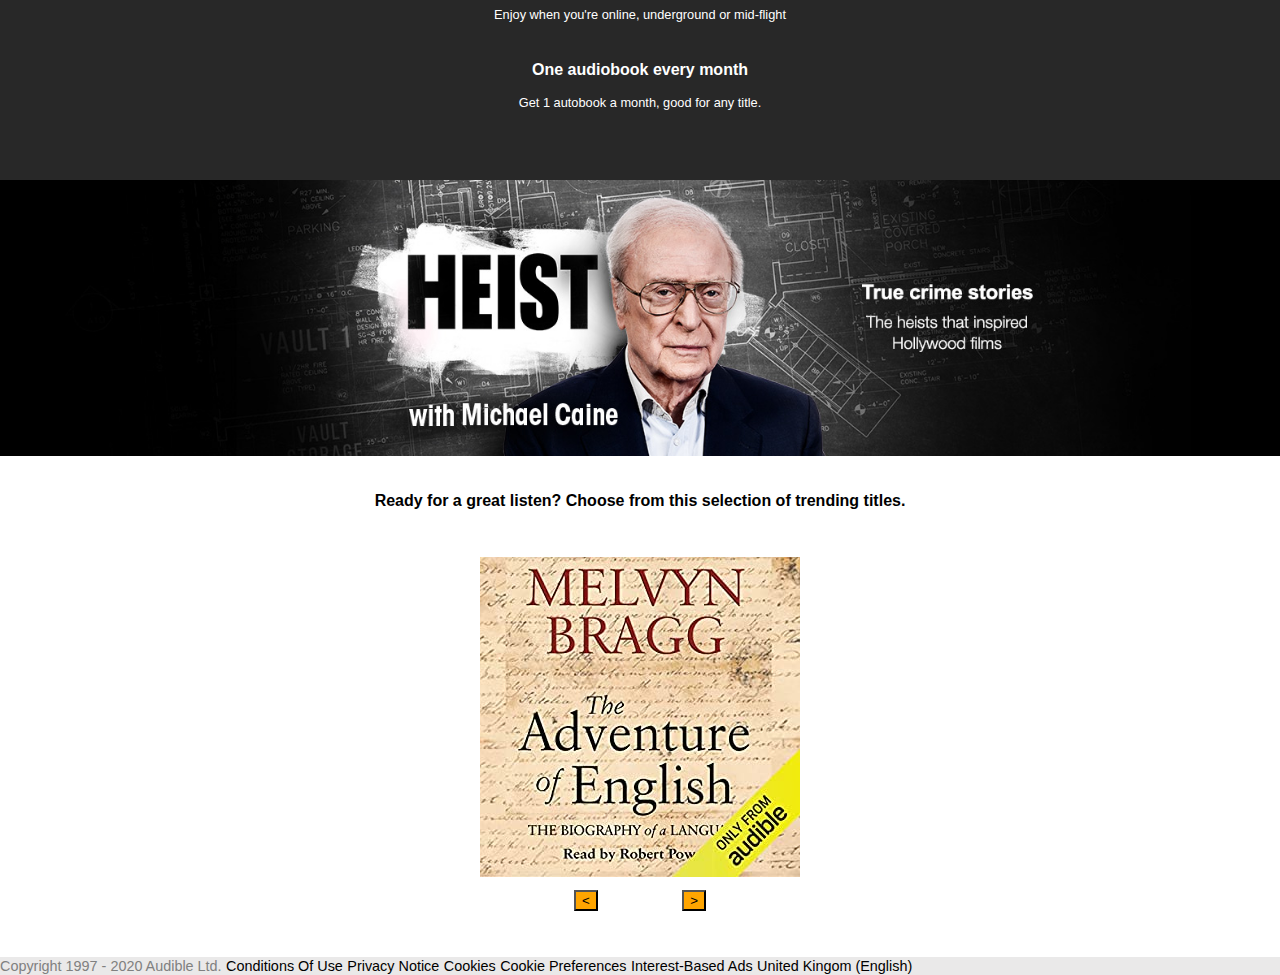
==== commit f21a631e: "Add files via upload" ====
--- a/index.html
+++ b/index.html
@@ -10,17 +10,20 @@
 	
 	<link href="styles/style.css" rel="stylesheet">
 </head>
+
 <header>
 	<button class="hamburger"></button>
-	<nav class="navigation">
+	<nav class="navigatie">
 		<ul>
 			<li><a href="#" class="lijst">Home</a></li>
 			<li><a href="#" class="lijst">Search</a></li>
 			<li><a href="#" class="lijst">Contact</a></li>
+			<li><a href="#" class="lijst">Trending Books</a></li>
 		</ul>
 	</nav>
 	<img class="logo" src="images/logo.png">
 </header>
+
 <main>
 	<section>
 	<img src="images/begin2.jpeg" class= "begin">
--- a/styles/style.css
+++ b/styles/style.css
@@ -29,56 +29,80 @@
 	font-size:0.9em;
 }
 
+header {
+	background-color:#282828;
+display: grid;
+align-items: center;
+justify-content: space-around;
+padding: .5em 0;
+
+}
+
 .hamburger {
+	width: 1.7em;
 	position: absolute;
 	width: 2.5em;
 	height:2.5em;
-	background-color:red;
 	border:none;
 	background: url(../images/hamburger.png);
 	background-size:100%;
-}
-
-.kruisje {
-position: absolute;
+	z-index: 1000;
+	top: .75em;
+	left: 1em;
+}
+
+.sluiten {
+	background: url(../images/kruis.png);
+	width: 1.7em;
+	position: absolute;
 	width: 2.5em;
 	height:2.5em;
-	background-color:red;
 	border:none;
-	background: url(../images/kruis.png);
 	background-size:100%;
-}
-
-.toonnav {
-	transform: translateX(0);
-	transition:transform 0.2s ease;
-}
-
-.navigation {
-height: 100vh;
-position: absolute;
-background-color: #282828;
-width: 100vw;
-overflow: hidden;
-transform: translateX(-100%);
-transition: transform 0.2s ease;
-top: 0;
-left: 0;
-}
-
-header {
-	background-color:black;
-display: grid;
-align-items: center;
-justify-content: space-around;
-}
-
-img.hamburger {
-	width: 1.7em;
+	z-index: 1000;
+	top: 1em;
+}
+
+.navigatie {
+	 position: absolute;
+	 top: 0;
+	 left: 0;
+	 background-color: #282828;
+	 width: 100vw;
+	 height: 100vh;
+	 overflow: hidden;
+	 transform:translateX(-100%);
+	 transition: transform 0.2s ease;
+}
+
+.toonNav {
+	transform:translateX(0%);
+}
+
+.navigatie ul {
+  list-style: none; 
+  margin-top:5em;
+}
+
+.navigatie li {
+	margin-bottom: 3em;
+}
+
+.navigatie ul li a{
+  color: white;
+  padding-bottom: 10px;
+  border-bottom: 2px solid black;
+  text-decoration: none;
+  font-family: 'Open Sans', sans-serif;
+  font-size: 1.2rem;
+}
+
+.navigatie ul li a:hover, .navigatie ul li a:focus {
+  border-bottom: 2px solid white;
 }
 
 img.logo {
-	width:4em;
+	width:6em;
 }
 
 header p{
@@ -90,15 +114,14 @@
 }
 
 header ul {
-		list-style-type: none;
-
+	list-style-type: none;
 }
 
 
 /*section---------------------------------------*/
 section:nth-of-type(1) {
 	margin: auto;
-	background-color:black;
+	background-color:#282828;
 	padding-bottom: 1em;
 }
 
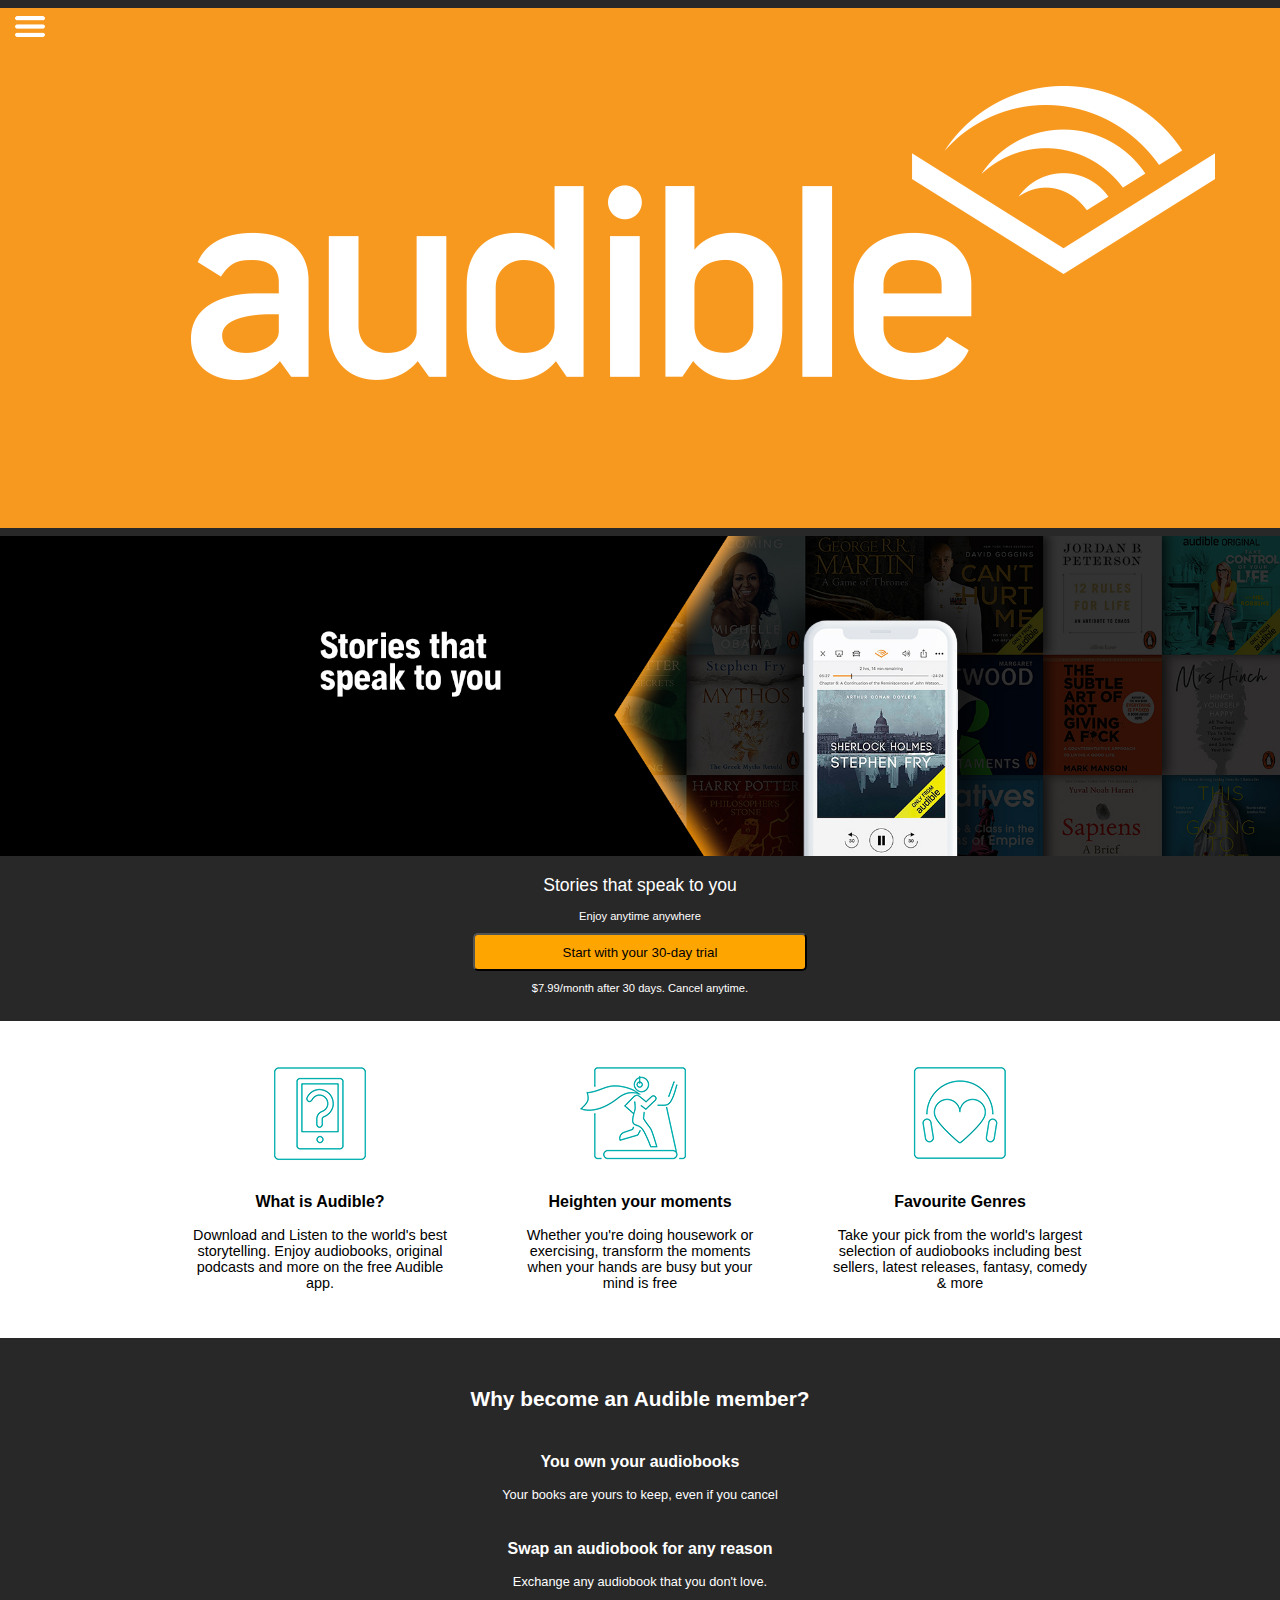
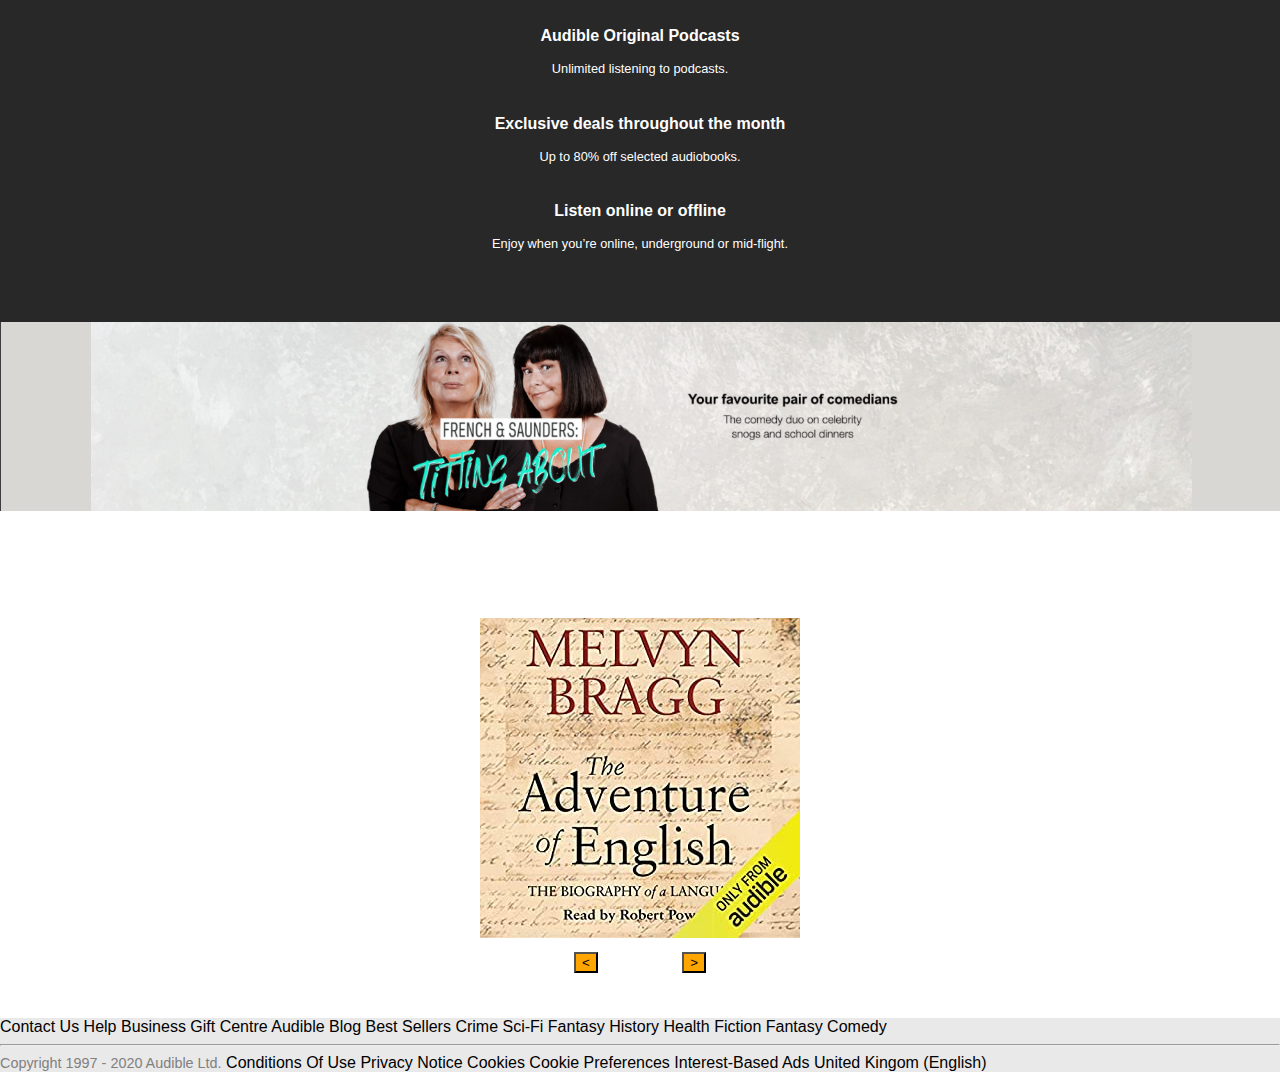
==== commit 18357cba: "Add files via upload" ====
--- a/index.html
+++ b/index.html
@@ -1,6 +1,6 @@
 <!doctype html>
 <html lang="nl">
-	
+
 <head>
 	<meta charset="UTF-8">
 	<meta name="author" content="jouw naam">
@@ -15,95 +15,115 @@
 	<button class="hamburger"></button>
 	<nav class="navigatie">
 		<ul>
-			<li><a href="#" class="lijst">Home</a></li>
+			<li><a href="index.html" class="lijst">Home</a></li>
 			<li><a href="#" class="lijst">Search</a></li>
 			<li><a href="#" class="lijst">Contact</a></li>
-			<li><a href="#" class="lijst">Trending Books</a></li>
+			<li><a href="trending.html" class="lijst">Crime Books</a></li>
+			<li><a href="#" class="lijst">Comedy</a></li>
+			<li><a href="#" class="lijst">Fantasy</a></li>
+			<li><a href="#" class="lijst">Fiction</a></li>
+			<li><a href="#" class="lijst">Biography</a></li>
 		</ul>
 	</nav>
-	<img class="logo" src="images/logo.png">
+	<input type="image" alt="Home"
+	src="images/logo.png">
 </header>
 
 <main>
-	<section>
-	<img src="images/begin2.jpeg" class= "begin">
-		<h1>Stories that speak to you</h1>
-		<h2>Enjoy anytime anywhere</h2>
-		<button class="trial">Start with your 30-day trial</button>
-		<p>Sign in with your amazon account.</p>
+	<section><!-- section 1 -->
+		<img src="images/begin2.jpg">
+		<h2>Stories that speak to you</h2>
+		<p>Enjoy anytime anywhere</p>
+		<button>Start with your 30-day trial</button>
+		<p>$7.99/month after 30 days. Cancel anytime.</p>
 	</section>
 
-	<section>
+	<section><!-- section 2 -->
 		<div>
-				<img src="images/what.png">
-		<h3>What is Audible?</h3>
-		<p>Download & Listen to the world's best storytelling. Enjoy audiobooks, original podcasts and more on the free app.</p>
-			</div>
-
-		<div>
-				<img src="images/height.png">
-		<h3>Heighten your everyday moments</h3>
-		<p>Whether you're doing housework, exercising or just unwinding, transform the moments when your hands are busy but your mind is free.</p>
+			<img src="images/what.png">
+			<h3>What is Audible?</h3>
+			<p>Download and Listen to the world's best storytelling. Enjoy audiobooks, original podcasts and more on the free Audible app.</p>
 		</div>
 		<div>
-				<img src="images/favourite.png">
-		<h3>Listen to your favourite genre</h3>
-		<p>Take your pick from the world's largest selection of audiobooks including best sellers, latest releases, sci-fi, fantasy & more</p>
-			</div>
-			<!--
-		<button class="trial">Start with your 30-day trial</button>
-	-->
+			<img src="images/height.png">
+			<h3>Heighten your moments</h3>
+			<p>Whether you're doing housework or exercising, transform the moments when your hands are busy but your mind is free</p>
+		</div>
+		<div>
+			<img src="images/favourite.png">
+			<h3>Favourite Genres</h3>
+			<p>Take your pick from the world's largest selection of audiobooks including best sellers, latest releases, fantasy, comedy & more</p>
+		</div>
 	</section>
 
-	<section>
-		<h2>Why become an Audible member?</h2>
+	<section><!-- section 3 -->
+		<div>
+			<h2>Why become an Audible member?</h2>
+		</div>
 		<div>
 			<h3>You own your audiobooks</h3>
-				<p>Your books are yours to keep, even if you cancel.</p>
+			<p>Your books are yours to keep, even if you cancel</p>
 		</div>
 		<div>
 			<h3>Swap an audiobook for any reason</h3>
-				<p>Exchange any audiobook that you don't love.</p>
+			<p>Exchange any audiobook that you don't love.</p>
 		</div>
 		<div>
 			<h3>Audible Original Podcasts</h3>
-				<p>Unlimited listening to documentaries, comedies and more.</p>
+			<p>Unlimited listening to podcasts.</p>
+		</div>
+		<div>
+			<h3>Exclusive deals throughout the month</h3>
+			<p>Up to 80% off selected audiobooks.</p>
 		</div>
 		<div>
 			<h3>Listen online or offline</h3>
-				<p>Enjoy when you're online, underground or mid-flight</p>
-		</div>
-		<div>
-			<h3>One audiobook every month</h3>
-				<p>Get 1 autobook a month, good for any title.</p>
+			<p>Enjoy when you’re online, underground or mid-flight.</p>
 		</div>
 	</section>
 
-
-	<section>
+	<section><!-- section 4 -->
 		<img src="images/heist3.png">
 	</section>
 
-	<section>
-		<h3>Ready for a great listen? Choose from this selection of trending titles.</h3>
-		<p><span id='huidigeFotoNr'>huidig</span>/<span id='laatsteFotoNr'>aantal</span></p>
+	<section><!-- section 5 -->
+		<h2>Choose from this selection of trending titles.</h2>
+		<p><span id='huidigeFotoNr'>
+		huidig</span>/<span id='laatsteFotoNr'>aantal</span></p>
 		<img src="images/book1.jpg" id='fotoboek'>
 		<button id="left"><</button>
 		<button id="right">></button>
 	</section> 
 </main>
-
 <footer>
-<p>Copyright 1997 - 2020 Audible Ltd.</p>
-<p><a href="#">Conditions Of Use</a></p>
-<p><a href="#">Privacy Notice</a></p>
-<p><a href="#">Cookies</a></p>
-<p><a href="#">Cookie Preferences</a></p>
-<p><a href="#">Interest-Based Ads</a></p>
-<p><a href="#">United Kingom (English)</a></p>
+	<div>
+		<a href="#">Contact Us</a>
+		<a href="#">Help</a>
+		<a href="#">Business</a>
+		<a href="#">Gift Centre</a>
+		<a href="#">Audible Blog</a>
+		<a href="#">Best Sellers</a>
+		<a href="#">Crime</a>
+		<a href="#">Sci-Fi</a>
+		<a href="#">Fantasy</a>
+		<a href="#">History</a>
+		<a href="#">Health</a>
+		<a href="#">Fiction</a>
+		<a href="#">Fantasy</a>
+		<a href="#">Comedy</a>
+	</div><hr>
+	<div>
+		<p>Copyright 1997 - 2020 Audible Ltd.</p>
+		<a href="#">Conditions Of Use</a>
+		<a href="#">Privacy Notice</a>
+		<a href="#">Cookies</a>
+		<a href="#">Cookie Preferences</a>
+		<a href="#">Interest-Based Ads</a>
+		<a href="#">United Kingom (English)</a>
+	</div>
 </footer>
 <body>
 	<script src="scripts/script.js"></script>
 </body>
-	
+
 </html>
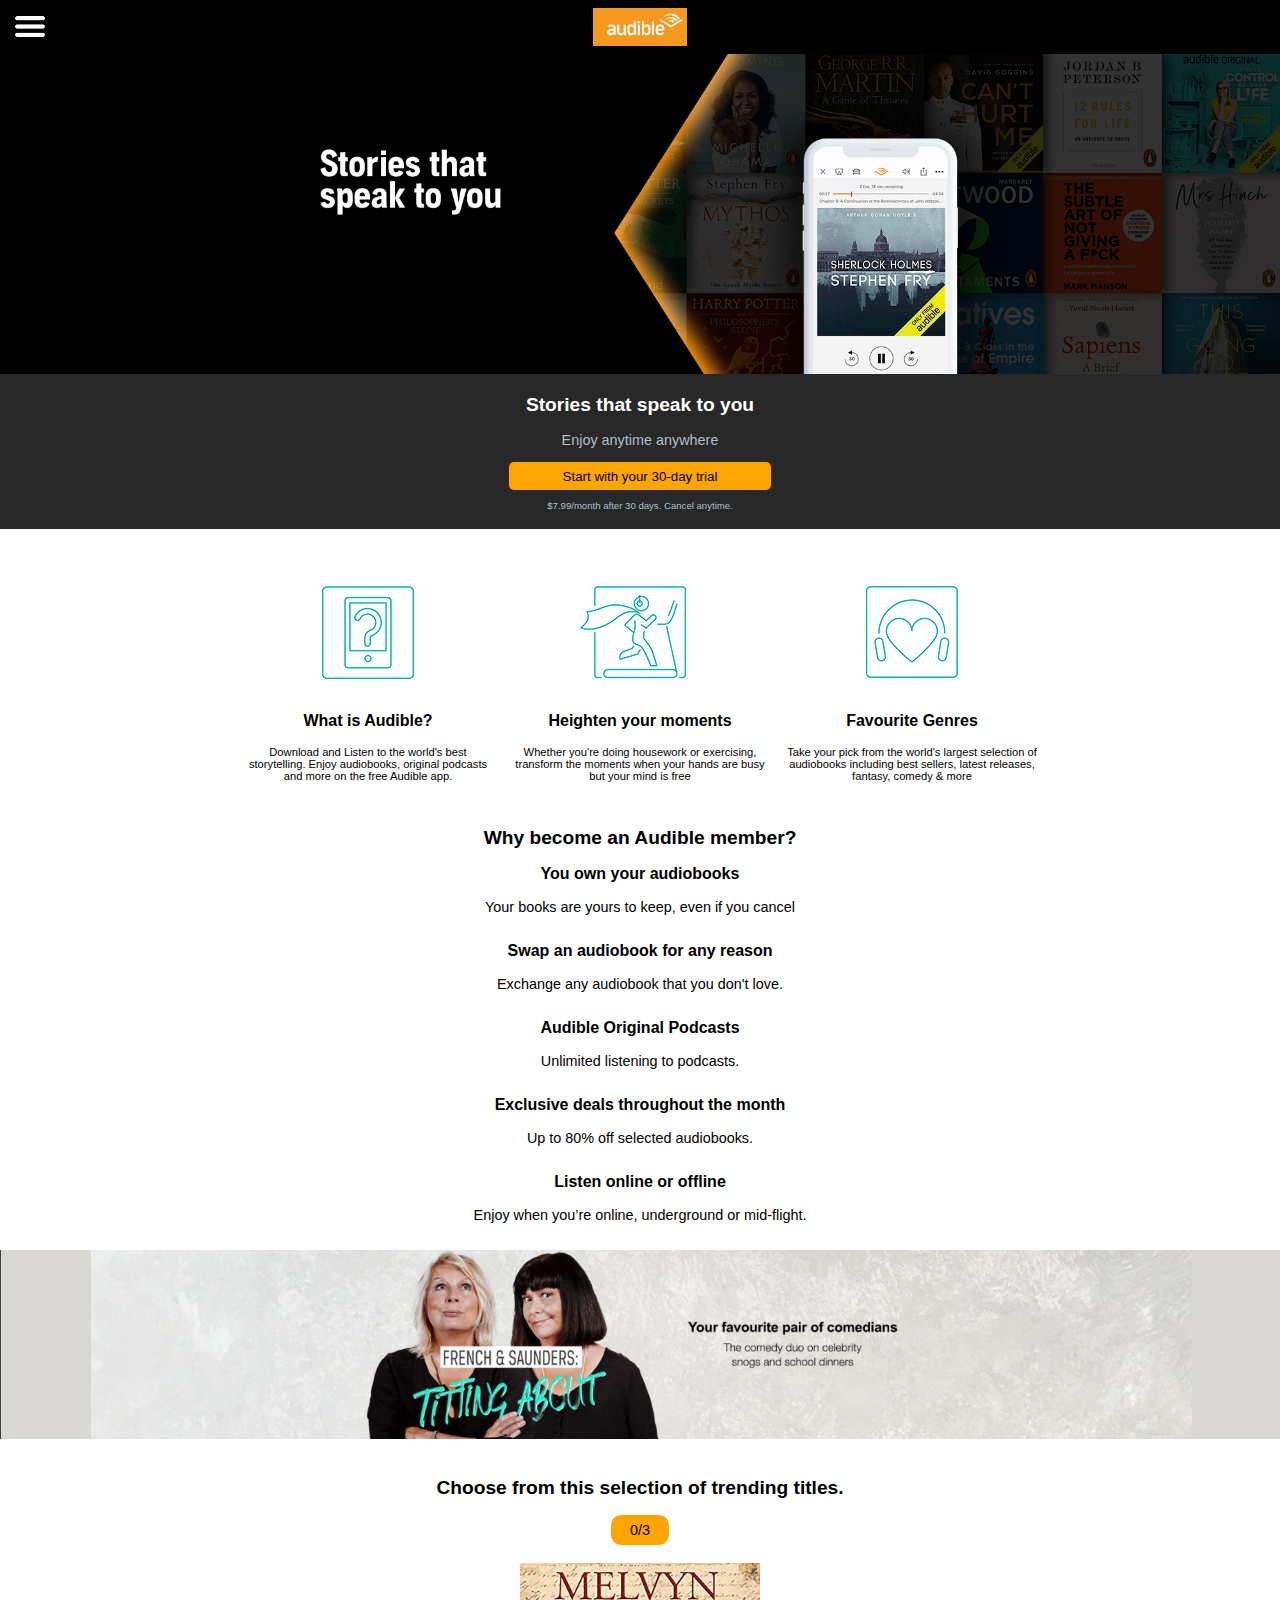
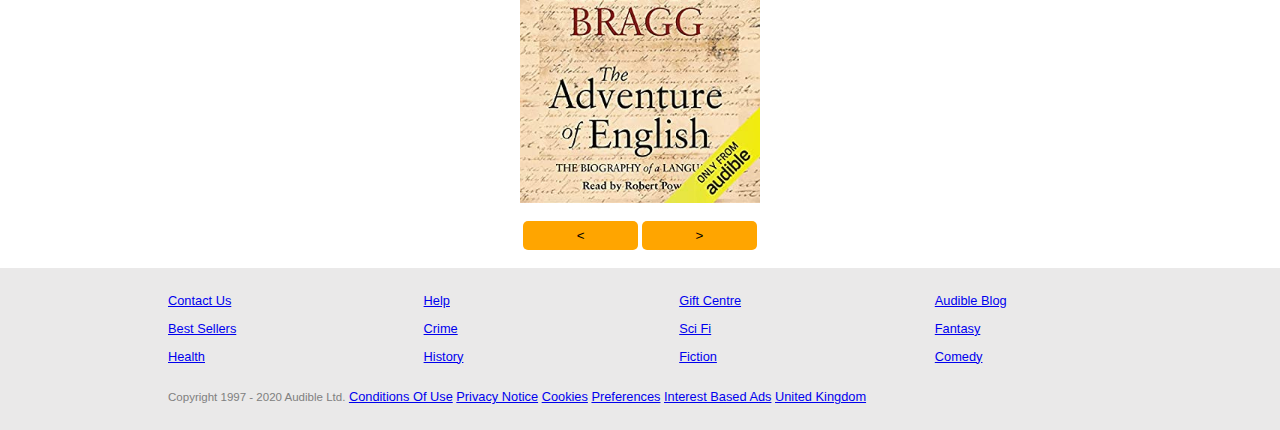
==== commit 4b088b3a: "Add files via upload" ====
--- a/index.html
+++ b/index.html
@@ -10,6 +10,7 @@
 	
 	<link href="styles/style.css" rel="stylesheet">
 </head>
+<body>
 
 <header>
 	<button class="hamburger"></button>
@@ -31,7 +32,7 @@
 
 <main>
 	<section><!-- section 1 -->
-		<img src="images/begin2.jpg">
+		<img src="images/begin2.jpg" alt="begin">
 		<h2>Stories that speak to you</h2>
 		<p>Enjoy anytime anywhere</p>
 		<button>Start with your 30-day trial</button>
@@ -39,90 +40,87 @@
 	</section>
 
 	<section><!-- section 2 -->
-		<div>
-			<img src="images/what.png">
+		<h2>Amazon Audible</h2><!--verborgen in CSS-->
+		<article>
+			<img src="images/what.png" alt="icon1">
 			<h3>What is Audible?</h3>
 			<p>Download and Listen to the world's best storytelling. Enjoy audiobooks, original podcasts and more on the free Audible app.</p>
-		</div>
-		<div>
-			<img src="images/height.png">
+		</article>
+		<article>
+			<img src="images/height.png" alt="icon2">
 			<h3>Heighten your moments</h3>
 			<p>Whether you're doing housework or exercising, transform the moments when your hands are busy but your mind is free</p>
-		</div>
-		<div>
-			<img src="images/favourite.png">
+		</article>
+		<article>
+			<img src="images/favourite.png" alt="icon3">
 			<h3>Favourite Genres</h3>
 			<p>Take your pick from the world's largest selection of audiobooks including best sellers, latest releases, fantasy, comedy & more</p>
-		</div>
+		</article>
 	</section>
 
 	<section><!-- section 3 -->
-		<div>
 			<h2>Why become an Audible member?</h2>
-		</div>
-		<div>
+		<article>
 			<h3>You own your audiobooks</h3>
 			<p>Your books are yours to keep, even if you cancel</p>
-		</div>
-		<div>
+		</article>
+		<article>
 			<h3>Swap an audiobook for any reason</h3>
 			<p>Exchange any audiobook that you don't love.</p>
-		</div>
-		<div>
+		</article>
+		<article>
 			<h3>Audible Original Podcasts</h3>
 			<p>Unlimited listening to podcasts.</p>
-		</div>
-		<div>
+		</article>
+		<article>
 			<h3>Exclusive deals throughout the month</h3>
 			<p>Up to 80% off selected audiobooks.</p>
-		</div>
-		<div>
+		</article>
+		<article>
 			<h3>Listen online or offline</h3>
 			<p>Enjoy when you’re online, underground or mid-flight.</p>
-		</div>
+		</article>
 	</section>
 
 	<section><!-- section 4 -->
-		<img src="images/heist3.png">
+		<img src="images/heist3.png" alt="heist">
 	</section>
 
 	<section><!-- section 5 -->
 		<h2>Choose from this selection of trending titles.</h2>
 		<p><span id='huidigeFotoNr'>
 		huidig</span>/<span id='laatsteFotoNr'>aantal</span></p>
-		<img src="images/book1.jpg" id='fotoboek'>
+		<img src="images/book1.jpg" id='fotoboek' alt="boek">
 		<button id="left"><</button>
 		<button id="right">></button>
 	</section> 
 </main>
 <footer>
-	<div>
-		<a href="#">Contact Us</a>
-		<a href="#">Help</a>
-		<a href="#">Business</a>
-		<a href="#">Gift Centre</a>
-		<a href="#">Audible Blog</a>
-		<a href="#">Best Sellers</a>
-		<a href="#">Crime</a>
-		<a href="#">Sci-Fi</a>
-		<a href="#">Fantasy</a>
-		<a href="#">History</a>
-		<a href="#">Health</a>
-		<a href="#">Fiction</a>
-		<a href="#">Fantasy</a>
-		<a href="#">Comedy</a>
-	</div><hr>
-	<div>
+	<ul>
+		<li><a href="#">Contact Us</a></li>
+		<li><a href="#">Help</a></li>
+		<li><a href="#">Gift Centre</a></li>
+		<li><a href="#">Audible Blog</a></li>
+		<li><a href="#">Best Sellers</a></li>
+		<li><a href="#">Crime</a></li>
+		<li><a href="#">Sci Fi</a></li>
+		<li><a href="#">Fantasy</a></li>
+		<li><a href="#">Health</a></li>
+		<li><a href="#">History</a></li>
+		<li><a href="#">Fiction</a></li>
+		<li><a href="#">Comedy</a></li>
+	</ul>
+	<ul>
 		<p>Copyright 1997 - 2020 Audible Ltd.</p>
-		<a href="#">Conditions Of Use</a>
-		<a href="#">Privacy Notice</a>
-		<a href="#">Cookies</a>
-		<a href="#">Cookie Preferences</a>
-		<a href="#">Interest-Based Ads</a>
-		<a href="#">United Kingom (English)</a>
-	</div>
+		<li><a href="#">Conditions Of Use</a></li>
+		<li><a href="#">Privacy Notice</a></li>
+		<li><a href="#">Cookies</a></li>
+		<li><a href="#">Preferences</a></li>
+		<li><a href="#">Interest Based Ads</a></li>
+		<li><a href="#">United Kingdom</a></li>
+	</ul>
 </footer>
-<body>
+
 	<script src="scripts/script.js"></script>
 </body>
 
--- a/styles/style.css
+++ b/styles/style.css
@@ -1,6 +1,6 @@
 /* CSS Document */
 *, *::after, *::before {
-  box-sizing:border-box;  
+	box-sizing:border-box;  
 }
 
 body {
@@ -9,6 +9,9 @@
 	font-family: helvetica;
 }
 
+img {
+
+}
 /*tekst---------------------------------------*/
 h1 {
 	font-size:1.5em;
@@ -16,7 +19,7 @@
 }
 
 h2 {
-	font-size:1.3em;
+	font-size:1.2em;
 	color:black;
 }
 
@@ -30,12 +33,11 @@
 }
 
 header {
-	background-color:#282828;
-display: grid;
-align-items: center;
-justify-content: space-around;
-padding: .5em 0;
-
+	background-color:black;
+	display: grid;
+	align-items: center;
+	justify-content: space-around;
+	padding: 0.5em 0;
 }
 
 .hamburger {
@@ -64,15 +66,15 @@
 }
 
 .navigatie {
-	 position: absolute;
-	 top: 0;
-	 left: 0;
-	 background-color: #282828;
-	 width: 100vw;
-	 height: 100vh;
-	 overflow: hidden;
-	 transform:translateX(-100%);
-	 transition: transform 0.2s ease;
+	position: absolute;
+	top: 0;
+	left: 0;
+	background-color: #282828;
+	width: 100vw;
+	height: 100vh;
+	overflow: hidden;
+	transform:translateX(-100%);
+	transition: transform 0.2s ease;
 }
 
 .toonNav {
@@ -80,8 +82,8 @@
 }
 
 .navigatie ul {
-  list-style: none; 
-  margin-top:5em;
+	list-style: none; 
+	margin-top:5em;
 }
 
 .navigatie li {
@@ -89,24 +91,23 @@
 }
 
 .navigatie ul li a{
-  color: white;
-  padding-bottom: 10px;
-  border-bottom: 2px solid black;
-  text-decoration: none;
-  font-family: 'Open Sans', sans-serif;
-  font-size: 1.2rem;
+	color: white;
+	padding-bottom: 10px;
+	border-bottom: 2px solid black;
+	text-decoration: none;
+	font-size: 1.2em;
 }
 
 .navigatie ul li a:hover, .navigatie ul li a:focus {
-  border-bottom: 2px solid white;
-}
-
-img.logo {
-	width:6em;
+	border-bottom: 2px solid white;
+}
+
+input {
+	width: 7em;
 }
 
 header p{
-color: black;
+	color: black;
 }
 
 header a{
@@ -118,184 +119,205 @@
 }
 
 
-/*section---------------------------------------*/
+/* Section 1 */
 section:nth-of-type(1) {
-	margin: auto;
-	background-color:#282828;
-	padding-bottom: 1em;
-}
-
-section:nth-of-type(1) h1, h2, p {
-	text-align: center;
-	color:white;
+	background-color: #282828;
+	text-align: center;
+	padding-bottom: .5em;
+	margin-bottom: 3vh;
 }
 
 section:nth-of-type(1) h2 {
-	font-weight: normal;
-	font-size:1.1em;
-	text-align: center;
+	color: white;
 }
 
 section:nth-of-type(1) p {
-	font-size:0.7em;
+	color:#B0BFCA;
 }
 
 section:nth-of-type(1) img {
 	width: 100vw;
 }
 
-section:nth-of-type(1) button{
-width: 25em;
-background-color:orange;
-padding:0.7em 0;
-border-radius: 5px;
-margin: auto;
-display: block;
-}
-
-
-section:nth-of-type(2)  {
-margin: 2em 0;
+section:nth-of-type(1) button {
+	background-color: orange;
+	padding: .5em 4em;
+	border-radius: 5px;
+	border:none;
+}
+
+p:nth-child(5) {
+	font-size:0.6em;
+}
+
+/* Section 2 */
+section:nth-of-type(2) h2 {
+	color:red;
+	grid-column-start:1;
+    grid-column-end:-1;
+    font-size:.01px;
+    color: white;
+}
+
+section:nth-of-type(2) {
+	display: grid;
+	grid-template-columns:1fr;
+	margin-bottom: 3vh;
+	text-align: center;
+}
+
+section:nth-of-type(2) article{
+	max-width: 80vw;
+	margin: auto;
+	margin-bottom: 2vh;
 }
 
 section:nth-of-type(2) p{
-color:black;
-}
-
-section:nth-of-type(2) h3  {
-color:black;
-text-align: center;
-
-}
-
-section:nth-of-type(2) div  {
-text-align: center;
-width: 80%;
-margin: auto;
-}
-
-section:nth-of-type(3)  {
-background-color:#282828;
-padding:2em 0;
-}
-
-section:nth-of-type(3) p,h2,h3  {
-color:white;
-}
-
-section:nth-of-type(3) h2  {
-margin-bottom: 2em;
-text-align: center;
-}
-
-section:nth-of-type(3) div  {
-text-align: center;
-}
-
-section:nth-of-type(3) p  {
-margin-bottom: 3em;font-size: 0.8em;
-}
-
+	font-size: 0.7em;
+	max-width: 60vw;
+}
+
+/* Section 3 */
+section:nth-of-type(3) {
+	max-width: 80vw;
+	margin:auto;
+	text-align: center;
+	margin-bottom: 2vh;
+}
+
+section:nth-of-type(3) article {
+	margin-bottom: 3vh;
+}
+
+/* Section 4 */
 section:nth-of-type(4) img {
 	width: 100vw;
-
-}
-
-section:nth-of-type(5)  {
-text-align: center;
-margin-top:2em;
-}
-
-section:nth-of-type(5) h3 {
-color: black;
+	margin-bottom: 2vh;
+}
+
+/* Section 5 */
+section:nth-of-type(5) {
+	text-align: center;
+	max-width: 80vw;
+	margin:auto;
+	margin-bottom: 2vh;
+}
+
+section:nth-of-type(5) p  {
+	background-color: orange;
+	text-align: center;
+	margin:auto;
+	margin-bottom: 2vh;
+	padding: .5em 0;
+	width: 4em;
+	border-radius: 10px;
 }
 
 section:nth-of-type(5) img {
-max-width: 40vw;
-display: block;
-margin:auto;
-
+	max-width: 15em;
+	display: block;
+	margin:auto;
+	margin-bottom: 2vh;
 }
 
 section:nth-of-type(5) button {
-margin:1em 3em 1em 3em;
-background-color:orange;
-}
-
+	background-color: orange;
+	padding: .5em 4em;
+	border-radius: 5px;
+	border:none;
+}
+
+/* footer */
 footer {
-	background-color:#eae9e9;
+	background-color: #eae9e9;
+	padding:2em 0;
+	font-size: 0.8em;
+}
+
+footer ul:nth-of-type(1) {
+	display: grid;
+	list-style-type: none;
+	grid-template-columns: 1fr 1fr 1fr;
+	grid-gap: 1em 3em;
+	width: 95vw;
+	margin:auto;
+	margin-bottom: 2em;
+	margin-left: 0;
+}
+
+footer ul:nth-of-type(2) {
+	width: 95vw;
 	margin-top: 2em;
-}
-
-footer p{
-	color:black;
-	text-align: left;
+	margin:auto;
+	margin-left: 0;
+
+}
+
+footer ul:nth-of-type(2) li {
 	display: inline;
-
-}
-
-footer p:first-child {
-	color:grey;
-}
-
-footer a {
-color: black;
-text-decoration: none;
-}
-
-
+}
+
+footer ul:nth-of-type(2) p {
+	display: inline;
+	color: grey;
+}
 
 /*  ------ media --- */
 
-@media (min-width: 45em) {
-	header {
-}
-
-section:nth-of-type(2)  {
-display:grid;
-  grid-template-columns:1fr 1fr 1fr;
-}
-
-section:nth-of-type(2) img {
-	margin:auto;
-}
-
-section:nth-of-type(5) img {
-max-width: 35vw;
-}
-
-
-/*  ------ media --- */
-
-@media (min-width: 55em) {
-header {
-
-}
-
-section:nth-of-type(1) img{
-
-}
-
-
-section:nth-of-type(2){
-	max-width: 60em;
-	margin:auto;
-	margin-bottom: 2em;
-	margin-top:2em;
-}
-
-
-section:nth-of-type(4) img{
-	max-height: 50vh;
-}
-
-
-
-
-
-
-
-
-
-
-
+@media (min-width: 50em) {
+	section:nth-of-type(2)  {
+		display:grid;
+		grid-template-columns:1fr 1fr 1fr;
+		max-width: 50em;
+		margin: auto;
+		grid-gap: 1em;
+	}
+
+	footer ul {
+		max-width: 60em;
+		margin: auto;
+	}
+
+	footer ul:nth-of-type(1)li {
+		display: grid;
+		grid-template-columns: 1fr 1fr 1fr;
+		grid-gap: 1em 3em;
+		margin-bottom: 2em;
+	}
+
+	footer ul:nth-of-type(1){
+		margin: auto;
+		margin-bottom: 2em;
+	}
+
+	footer ul:nth-of-type(2){
+		margin: auto;
+	}
+}
+
+@media (min-width: 60em) {
+	footer ul {
+		max-width: 80em;
+		margin: auto;
+	}
+
+	footer ul:nth-of-type(1) {
+		display: grid;
+		grid-template-columns: 1fr 1fr 1fr 1fr;
+		margin:auto;
+	}
+
+	footer ul:nth-of-type(2){
+		margin: auto;
+		margin-top: 2em;
+	}
+}
+
+
+
+
+
+
+
+
+
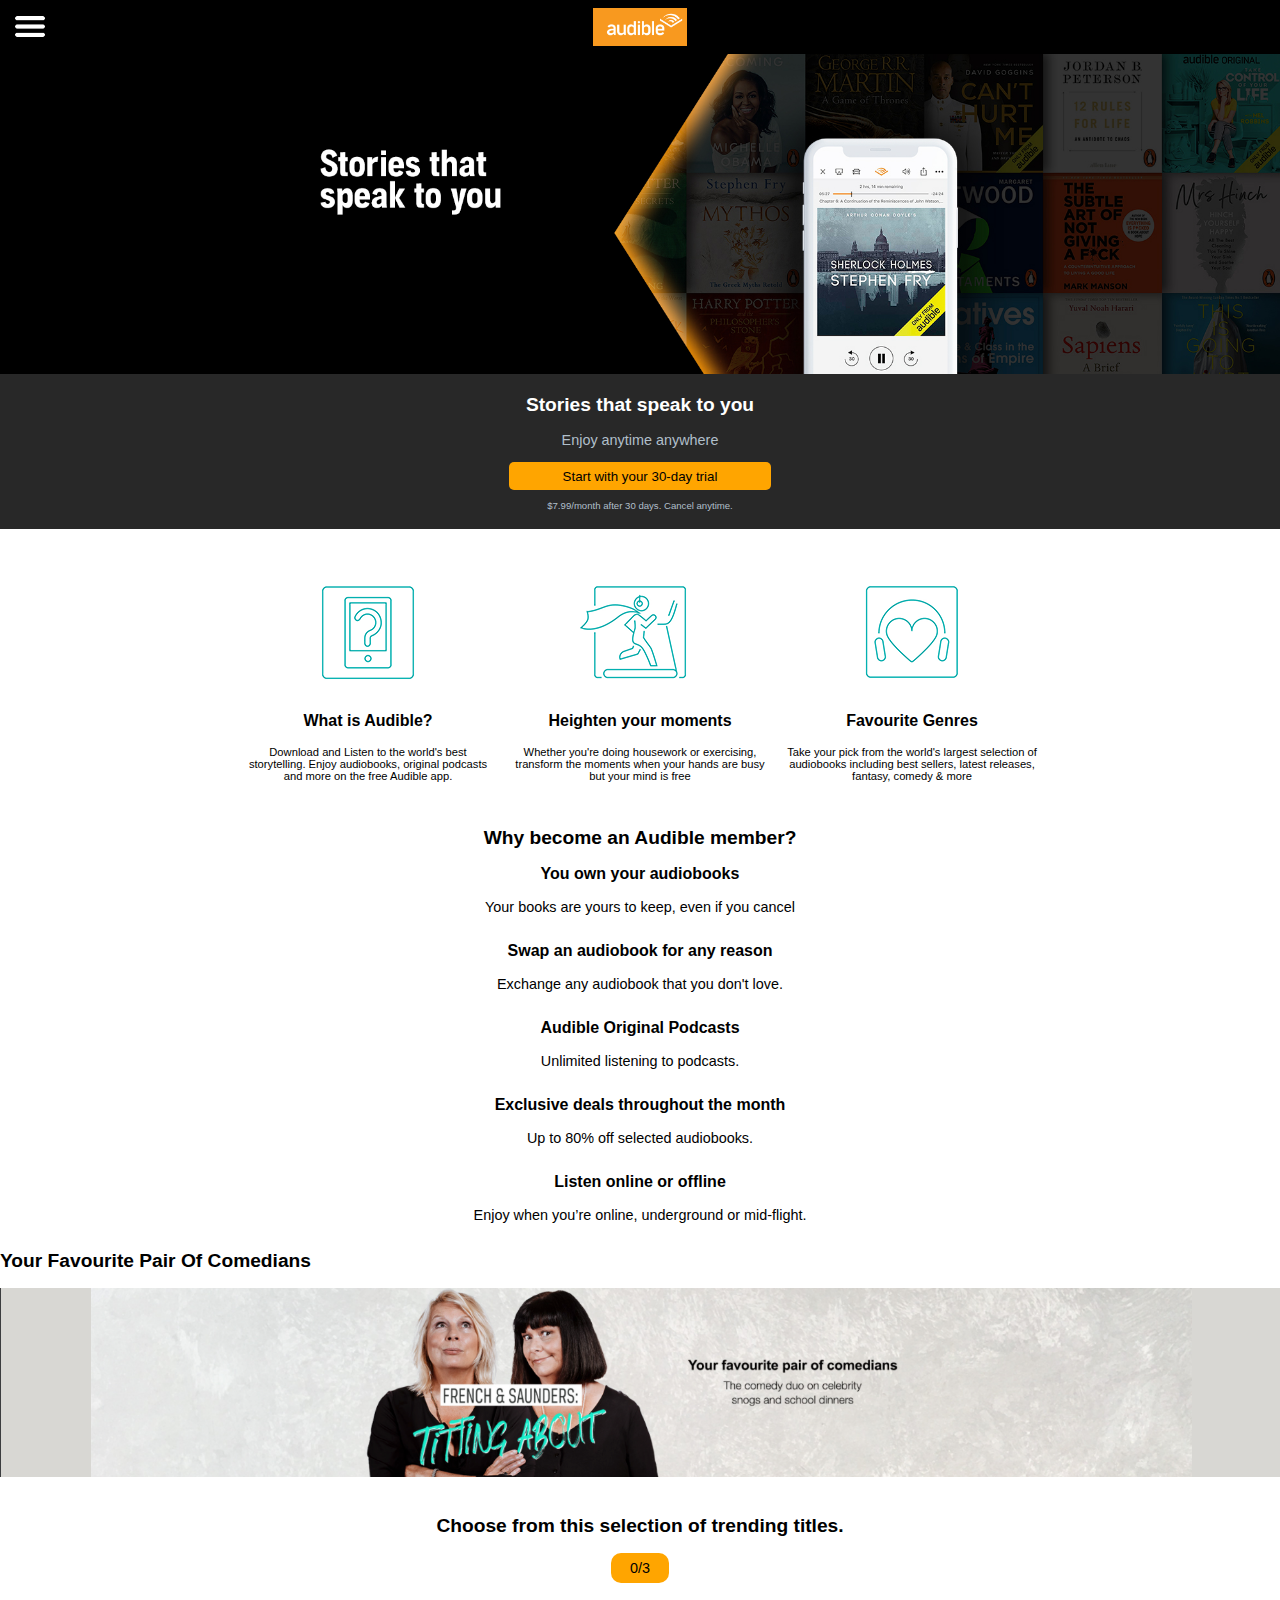
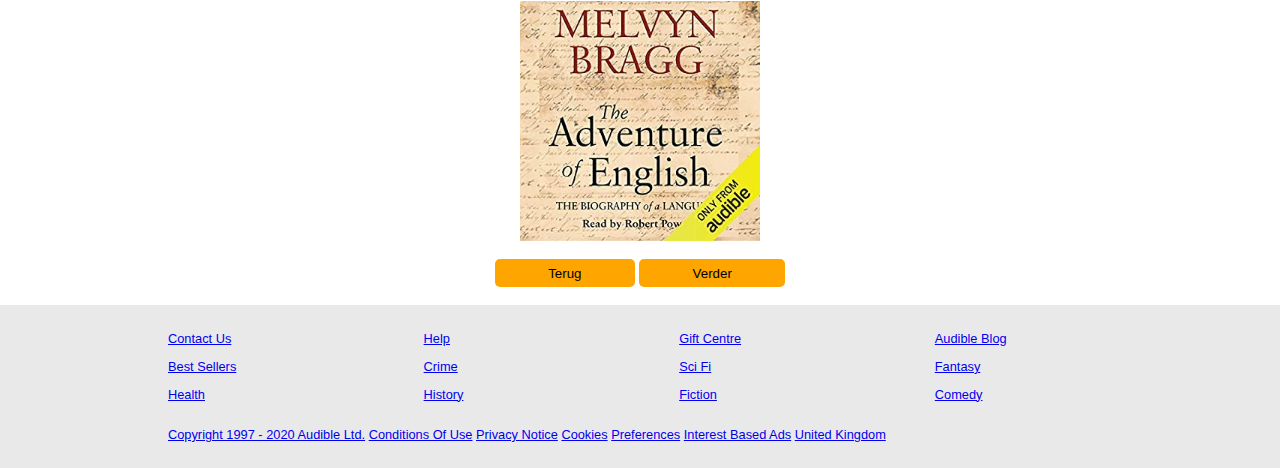
==== commit c5102c30: "Add files via upload" ====
--- a/index.html
+++ b/index.html
@@ -83,6 +83,7 @@
 	</section>
 
 	<section><!-- section 4 -->
+		<h2>Your Favourite Pair Of Comedians</h2><!-- verbergen met css-->
 		<img src="images/heist3.png" alt="heist">
 	</section>
 
@@ -91,8 +92,8 @@
 		<p><span id='huidigeFotoNr'>
 		huidig</span>/<span id='laatsteFotoNr'>aantal</span></p>
 		<img src="images/book1.jpg" id='fotoboek' alt="boek">
-		<button id="left"><</button>
-		<button id="right">></button>
+		<button id="left">Terug</button>
+		<button id="right">Verder</button>
 	</section> 
 </main>
 <footer>
@@ -111,7 +112,7 @@
 		<li><a href="#">Comedy</a></li>
 	</ul>
 	<ul>
-		<p>Copyright 1997 - 2020 Audible Ltd.</p>
+		<li><a href="#">Copyright 1997 - 2020 Audible Ltd.</a></li>
 		<li><a href="#">Conditions Of Use</a></li>
 		<li><a href="#">Privacy Notice</a></li>
 		<li><a href="#">Cookies</a></li>
